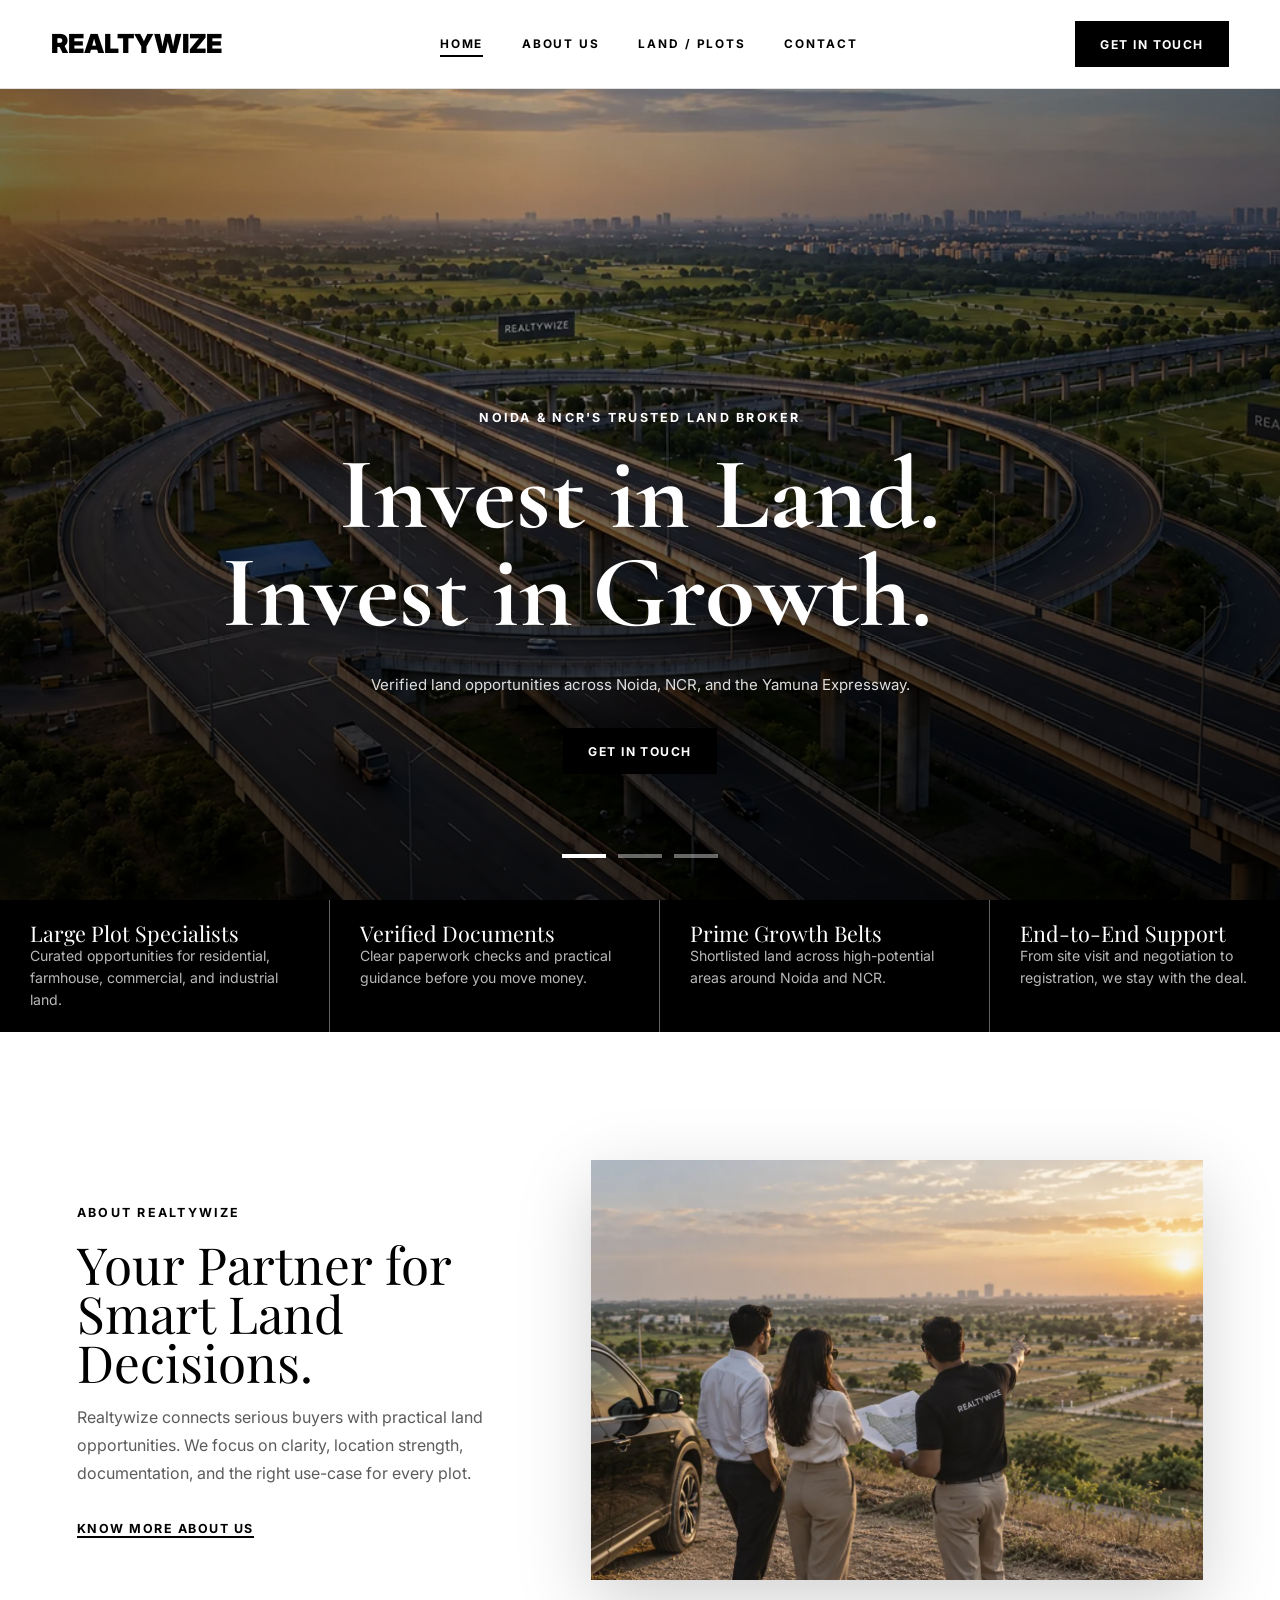
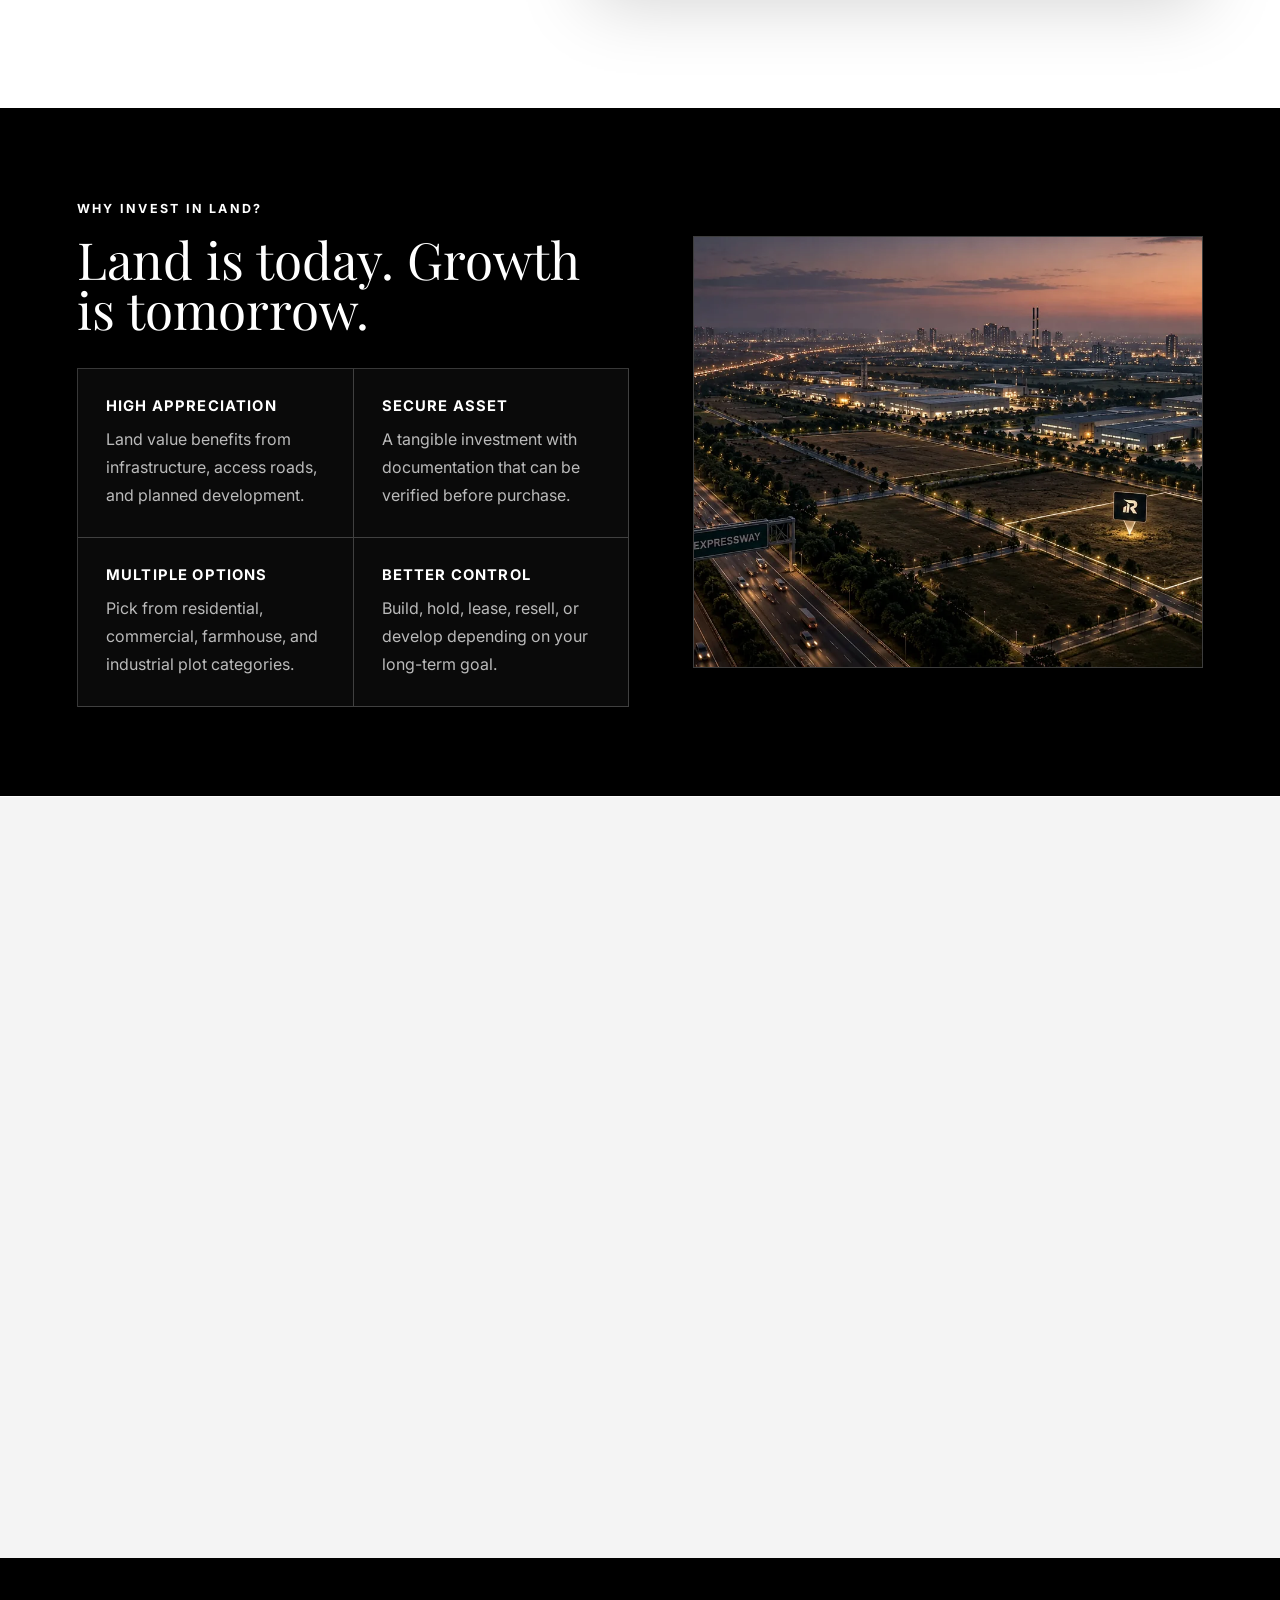
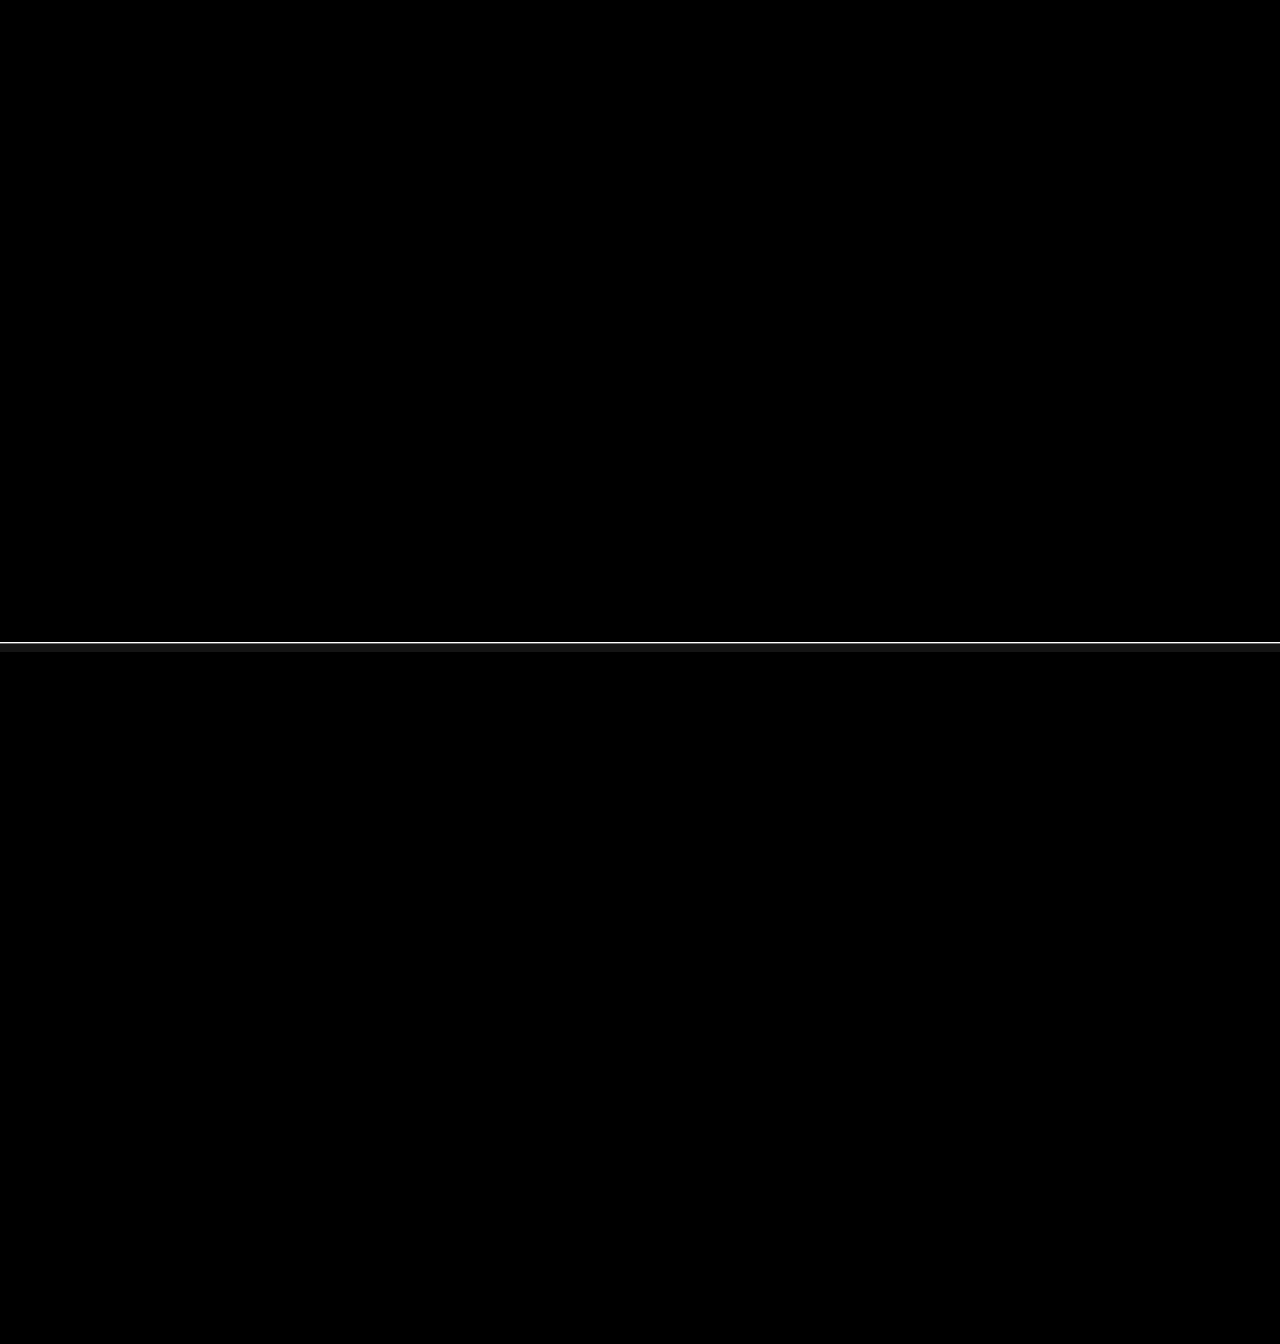
==== index.html @ f3ae4d5e "Build Realtywize static site" ====
<!doctype html>
<html lang="en">
  <head>
    <meta charset="UTF-8" />
    <meta name="viewport" content="width=device-width, initial-scale=1.0" />
    <meta
      name="description"
      content="Realtywize helps buyers and investors discover verified land and plot opportunities across Noida and NCR."
    />
    <title>Realtywize | A Realty Co.</title>
    <link rel="icon" href="assets/images/realtywize-r-symbol.png" type="image/png" />
    <link rel="preconnect" href="https://fonts.googleapis.com" />
    <link rel="preconnect" href="https://fonts.gstatic.com" crossorigin />
    <link
      href="https://fonts.googleapis.com/css2?family=Cormorant+Garamond:wght@600;700&family=Inter:wght@300;400;500;600;700;800;900&family=Playfair+Display:wght@300;400;500;600;700&display=swap"
      rel="stylesheet"
    />
    <link rel="stylesheet" href="styles.css?v=20260912y" />
  </head>
  <body>
    <header class="site-header site-header--overlay">
      <a class="brand" href="index.html" aria-label="Realtywize home">
        <span class="brand-word">REALTYWIZE</span>
      </a>
      <button class="nav-toggle" type="button" aria-label="Open navigation" aria-expanded="false">
        <span></span>
        <span></span>
      </button>
      <nav class="site-nav" aria-label="Primary navigation">
        <a class="active" href="index.html">Home</a>
        <a href="about.html">About Us</a>
        <a href="plots.html">Land / Plots</a>
        <a href="contact.html">Contact</a>
      </nav>
      <a class="header-cta contact-action" href="https://wa.me/919891900500?text=Hi%20Realtywize%2C%20I%20want%20to%20discuss%20land%20options." target="_blank" rel="noreferrer">Get in Touch</a>
    </header>

    <main>
      <section class="hero-slider" aria-label="Featured land opportunities">
        <div class="slide is-active">
          <img src="assets/images/home-hero-expressway-sunset-1920.webp" srcset="assets/images/home-hero-expressway-sunset-1280.webp 1280w, assets/images/home-hero-expressway-sunset-1920.webp 1920w" sizes="100vw" alt="Sunset aerial view of expressway land near Noida" fetchpriority="high" decoding="async" />
        </div>
        <div class="slide">
          <img src="assets/images/home-hero-residential-evening-1920.webp" srcset="assets/images/home-hero-residential-evening-1280.webp 1280w, assets/images/home-hero-residential-evening-1920.webp 1920w" sizes="100vw" alt="Premium residential community with Realtywize entrance signage" loading="lazy" decoding="async" />
        </div>
        <div class="slide">
          <img src="assets/images/home-hero-yamuna-plots-1920.webp" srcset="assets/images/home-hero-yamuna-plots-1280.webp 1280w, assets/images/home-hero-yamuna-plots-1920.webp 1920w" sizes="100vw" alt="Yamuna Expressway plotted development with Realtywize signage" loading="lazy" decoding="async" />
        </div>
        <div class="hero-shade"></div>
        <div class="hero-content">
          <p class="eyebrow">Noida & NCR's trusted land broker</p>
          <h1 class="hero-title">
            <span class="hero-title-line">Invest in Land.</span>
            <span class="hero-title-line hero-title-line--morph">Invest in <span class="morph-word-wrap"><span class="morph-word">Growth.</span></span></span>
          </h1>
          <p>
            Verified land opportunities across Noida, NCR, and the Yamuna Expressway.
          </p>
          <div class="hero-actions">
            <a class="button button--solid contact-action" href="https://wa.me/919891900500?text=Hi%20Realtywize%2C%20I%20want%20to%20discuss%20land%20options." target="_blank" rel="noreferrer">Get in Touch</a>
          </div>
        </div>
        <div class="slider-controls" aria-label="Slideshow controls">
          <button class="slide-dot is-active" type="button" aria-label="Show expressway sunset land"></button>
          <button class="slide-dot" type="button" aria-label="Show residential community land"></button>
          <button class="slide-dot" type="button" aria-label="Show Yamuna Expressway plotted land"></button>
        </div>
      </section>

      <section class="trust-strip" aria-label="Why buyers choose Realtywize">
        <div class="trust-track">
          <article>
            <h2>Large Plot Specialists</h2>
            <p>Curated opportunities for residential, farmhouse, commercial, and industrial land.</p>
          </article>
          <article>
            <h2>Verified Documents</h2>
            <p>Clear paperwork checks and practical guidance before you move money.</p>
          </article>
          <article>
            <h2>Prime Growth Belts</h2>
            <p>Shortlisted land across high-potential areas around Noida and NCR.</p>
          </article>
          <article>
            <h2>End-to-End Support</h2>
            <p>From site visit and negotiation to registration, we stay with the deal.</p>
          </article>
          <article aria-hidden="true">
            <h2>Large Plot Specialists</h2>
            <p>Curated opportunities for residential, farmhouse, commercial, and industrial land.</p>
          </article>
          <article aria-hidden="true">
            <h2>Verified Documents</h2>
            <p>Clear paperwork checks and practical guidance before you move money.</p>
          </article>
          <article aria-hidden="true">
            <h2>Prime Growth Belts</h2>
            <p>Shortlisted land across high-potential areas around Noida and NCR.</p>
          </article>
          <article aria-hidden="true">
            <h2>End-to-End Support</h2>
            <p>From site visit and negotiation to registration, we stay with the deal.</p>
          </article>
        </div>
      </section>

      <section class="section split-section">
        <div class="section-copy">
          <p class="eyebrow">About Realtywize</p>
          <h2>Your Partner for Smart Land Decisions.</h2>
          <p>
            Realtywize connects serious buyers with practical land opportunities. We focus on
            clarity, location strength, documentation, and the right use-case for every plot.
          </p>
          <a class="text-link" href="about.html">Know more about us</a>
        </div>
        <div class="image-panel">
          <img src="assets/images/partner-site-visit-clean-1920.webp" srcset="assets/images/partner-site-visit-clean-1280.webp 1280w, assets/images/partner-site-visit-clean-1920.webp 1920w" sizes="(max-width: 980px) 100vw, 60vw" alt="Realtywize advisor showing land options to clients" loading="lazy" decoding="async" />
        </div>
      </section>

      <section class="section invest-section">
        <div class="invest-copy">
          <div class="section-heading">
            <p class="eyebrow">Why Invest in Land?</p>
            <h2>Land is today. Growth is tomorrow.</h2>
          </div>
          <div class="feature-grid">
            <article>
              <h3>High Appreciation</h3>
              <p>Land value benefits from infrastructure, access roads, and planned development.</p>
            </article>
            <article>
              <h3>Secure Asset</h3>
              <p>A tangible investment with documentation that can be verified before purchase.</p>
            </article>
            <article>
              <h3>Multiple Options</h3>
              <p>Pick from residential, commercial, farmhouse, and industrial plot categories.</p>
            </article>
            <article>
              <h3>Better Control</h3>
              <p>Build, hold, lease, resell, or develop depending on your long-term goal.</p>
            </article>
          </div>
        </div>
        <aside class="corridor-map" aria-label="Yamuna Expressway corridor map">
          <img src="assets/images/invest-panel-yamuna-industrial-1920.webp" srcset="assets/images/invest-panel-yamuna-industrial-1280.webp 1280w, assets/images/invest-panel-yamuna-industrial-1920.webp 1920w" sizes="(max-width: 980px) 100vw, 48vw" alt="Industrial land near Yamuna Expressway at dusk" loading="lazy" decoding="async" />
        </aside>
      </section>

      <section class="section section--soft">
        <div class="section-heading section-heading--center">
          <p class="eyebrow">Types of Land / Plots</p>
          <h2>Yamuna Expressway plots for every serious land plan.</h2>
        </div>
        <div class="card-grid">
          <article class="plot-card">
            <img src="assets/images/plot-residential-final-1280.webp" srcset="assets/images/plot-residential-final-1280.webp 1280w, assets/images/plot-residential-final-1920.webp 1920w" sizes="(max-width: 980px) 50vw, 25vw" alt="Residential plotted development near Yamuna Expressway" loading="lazy" decoding="async" />
            <div>
              <h3>Residential Plots</h3>
              <p>For homes, gated communities, and long-term family assets.</p>
            </div>
          </article>
          <article class="plot-card">
            <img src="assets/images/plot-commercial-final-1280.webp" srcset="assets/images/plot-commercial-final-1280.webp 1280w, assets/images/plot-commercial-final-1920.webp 1920w" sizes="(max-width: 980px) 50vw, 25vw" alt="Commercial plots near Yamuna Expressway" loading="lazy" decoding="async" />
            <div>
              <h3>Commercial Plots</h3>
              <p>Suited for showrooms, offices, mixed-use buildings, and rentals.</p>
            </div>
          </article>
          <article class="plot-card">
            <img src="assets/images/plot-industrial-final-1280.webp" srcset="assets/images/plot-industrial-final-1280.webp 1280w, assets/images/plot-industrial-final-1920.webp 1920w" sizes="(max-width: 980px) 50vw, 25vw" alt="Industrial plots near Yamuna Expressway" loading="lazy" decoding="async" />
            <div>
              <h3>Industrial Land</h3>
              <p>For warehouses, factories, logistics, and future corridor growth.</p>
            </div>
          </article>
          <article class="plot-card">
            <img src="assets/images/plot-farmhouse-final-1280.webp" srcset="assets/images/plot-farmhouse-final-1280.webp 1280w, assets/images/plot-farmhouse-final-1920.webp 1920w" sizes="(max-width: 980px) 50vw, 25vw" alt="Farmhouse land near Yamuna Expressway" loading="lazy" decoding="async" />
            <div>
              <h3>Farmhouse Land</h3>
              <p>Spacious land for farmhouses, retreats, and weekend homes.</p>
            </div>
          </article>
        </div>
      </section>

      <section class="section process-section">
        <div class="section-heading">
          <p class="eyebrow">How We Work</p>
          <h2>A clearer path from interest to ownership.</h2>
        </div>
        <div class="process-grid process-flow">
          <article>
            <span class="step-icon" aria-hidden="true">
              <svg viewBox="0 0 24 24" role="img">
                <circle cx="12" cy="12" r="8"></circle>
                <circle cx="12" cy="12" r="3"></circle>
                <path d="M12 2v4M12 18v4M2 12h4M18 12h4"></path>
              </svg>
            </span>
            <h3>Understand Your Need</h3>
            <p>Budget, purpose, time horizon, and preferred belt.</p>
          </article>
          <span class="process-arrow" aria-hidden="true"></span>
          <article>
            <span class="step-icon" aria-hidden="true">
              <svg viewBox="0 0 24 24" role="img">
                <path d="M12 21s7-5.1 7-11a7 7 0 0 0-14 0c0 5.9 7 11 7 11Z"></path>
                <circle cx="12" cy="10" r="2.5"></circle>
              </svg>
            </span>
            <h3>Shortlist & Visit</h3>
            <p>See matching sites with practical pros and tradeoffs.</p>
          </article>
          <span class="process-arrow" aria-hidden="true"></span>
          <article>
            <span class="step-icon" aria-hidden="true">
              <svg viewBox="0 0 24 24" role="img">
                <path d="M14 2H7a2 2 0 0 0-2 2v16a2 2 0 0 0 2 2h10a2 2 0 0 0 2-2V7Z"></path>
                <path d="M14 2v5h5M8.5 14l2 2 5-5"></path>
              </svg>
            </span>
            <h3>Verify & Finalize</h3>
            <p>Check documents, negotiate terms, and lock the right deal.</p>
          </article>
          <span class="process-arrow" aria-hidden="true"></span>
          <article>
            <span class="step-icon" aria-hidden="true">
              <svg viewBox="0 0 24 24" role="img">
                <path d="M15 7a4 4 0 1 0-3 3.87L5 18v3h3l7.13-7.13A4 4 0 0 0 15 7Z"></path>
                <path d="M16 8l2 2 3-3"></path>
              </svg>
            </span>
            <h3>Register Smoothly</h3>
            <p>Complete paperwork with support through the final step.</p>
          </article>
        </div>
      </section>

    </main>

    <footer class="site-footer">
      <img class="footer-bg" src="assets/images/footer-office-realtywize-1920.webp" srcset="assets/images/footer-office-realtywize-1280.webp 1280w, assets/images/footer-office-realtywize-1920.webp 1920w" sizes="100vw" alt="" loading="lazy" decoding="async" />
      <div class="footer-cta">
        <div>
          <p class="eyebrow">Ready to invest?</p>
          <h2>Find the right land before the market gets louder.</h2>
        </div>
        <a class="button button--light contact-action" href="https://wa.me/919891900500?text=Hi%20Realtywize%2C%20I%20want%20to%20discuss%20land%20options." target="_blank" rel="noreferrer">Enquire Now</a>
      </div>
      <div class="footer-main">
        <div class="footer-brand">
          <a class="footer-logo" href="index.html" aria-label="Realtywize home">
            <img src="assets/images/realtywize-r-symbol.png" alt="" />
            <span>REALTYWIZE</span>
          </a>
          <p>Land today. Growth tomorrow. Practical advisory for plots, land parcels, and high-potential corridors across Noida and NCR.</p>
          <a class="footer-social" href="https://www.instagram.com/realtywize/" target="_blank" rel="noreferrer">
            <span class="footer-social-icon" aria-hidden="true"><img src="assets/images/instagram-logo.svg" alt="" /></span>
            <span>Instagram</span>
            <strong>@realtywize</strong>
          </a>
        </div>
        <div class="footer-column">
          <h2>Contact</h2>
          <a href="tel:+919891900500">+91 98919 00500</a>
          <p>Site visits, shortlist requests, and land advisory.</p>
        </div>
        <div class="footer-column">
          <h2>Office</h2>
          <p>1615B Wave One, Silver Wing, Sector 18, Noida 201301</p>
        </div>
        <div class="footer-column">
          <h2>Explore</h2>
          <a href="about.html">About Us</a>
          <a href="plots.html">Land / Plots</a>
          <a href="contact.html">Contact</a>
          <a href="privacy.html">Privacy Policy</a>
        </div>
      </div>
      <div class="footer-bottom">
        <p>© 2026 Realtywize. All rights reserved.</p>
        <div>
          <a href="privacy.html">Privacy Policy</a>
          <a href="terms.html">Terms & Conditions</a>
        </div>
      </div>
    </footer>

    <script src="script.js?v=20260912y"></script>
  </body>
</html>
---- styles.css ----
:root {
  --ink: #000000;
  --muted: #5c5c5c;
  --paper: #ffffff;
  --white: #ffffff;
  --soft: #f4f4f4;
  --line: rgba(0, 0, 0, 0.14);
  --shadow: 0 22px 70px rgba(0, 0, 0, 0.18);
}

* {
  box-sizing: border-box;
}

html {
  scroll-behavior: smooth;
}

body {
  margin: 0;
  color: var(--ink);
  background: var(--paper);
  font-family:
    Inter, ui-sans-serif, system-ui, -apple-system, BlinkMacSystemFont, "Segoe UI", sans-serif;
}

img {
  display: block;
  max-width: 100%;
}

a {
  color: inherit;
  text-decoration: none;
}

.site-header {
  position: sticky;
  top: 0;
  z-index: 50;
  display: grid;
  grid-template-columns: auto 1fr auto;
  align-items: center;
  gap: 28px;
  min-height: 88px;
  padding: 18px clamp(18px, 4vw, 58px);
  background: #ffffff;
  border-bottom: 1px solid rgba(0, 0, 0, 0.12);
  backdrop-filter: none;
}

.site-header--overlay {
  position: fixed;
  right: 0;
  left: 0;
  background: #ffffff;
  border-bottom: 1px solid rgba(0, 0, 0, 0.12);
}

.brand {
  display: inline-flex;
  align-items: center;
  gap: 0;
  width: max-content;
  height: 52px;
}

.brand-word {
  display: block;
  color: var(--ink);
  font-family:
    Inter, ui-sans-serif, system-ui, -apple-system, BlinkMacSystemFont, "Segoe UI", sans-serif;
  font-size: clamp(1.55rem, 2.05vw, 2.15rem);
  font-weight: 900;
  letter-spacing: 0;
  line-height: 1;
}

.site-nav {
  display: flex;
  justify-content: center;
  gap: clamp(18px, 3vw, 42px);
  font-size: 0.74rem;
  font-weight: 700;
  letter-spacing: 0.16em;
  text-transform: uppercase;
}

.site-nav a {
  position: relative;
  padding: 12px 0;
}

.site-nav a::after {
  position: absolute;
  right: 0;
  bottom: 6px;
  left: 0;
  height: 2px;
  content: "";
  background: currentColor;
  transform: scaleX(0);
  transform-origin: left;
  transition: transform 180ms ease;
}

.site-nav a:hover::after,
.site-nav a.active::after {
  transform: scaleX(1);
}

.header-cta,
.button {
  display: inline-flex;
  align-items: center;
  justify-content: center;
  min-height: 46px;
  padding: 0 24px;
  border: 1px solid var(--ink);
  font-size: 0.76rem;
  font-weight: 700;
  letter-spacing: 0.12em;
  text-transform: uppercase;
  transition:
    transform 180ms ease,
    background 180ms ease,
    color 180ms ease;
}

.header-cta,
.button--solid {
  color: var(--white);
  background: var(--ink);
}

.button--ghost {
  color: var(--white);
  border-color: rgba(255, 255, 255, 0.68);
  background: rgba(255, 255, 255, 0.06);
}

.button--light {
  color: var(--ink);
  border-color: var(--white);
  background: var(--white);
}

.header-cta:hover,
.button:hover {
  transform: translateY(-2px);
}

.nav-toggle {
  display: none;
  width: 44px;
  height: 44px;
  padding: 0;
  border: 1px solid var(--line);
  background: rgba(255, 255, 255, 0.82);
}

.nav-toggle span {
  display: block;
  width: 20px;
  height: 2px;
  margin: 5px auto;
  background: var(--ink);
}

.hero-slider {
  position: relative;
  min-height: 100svh;
  overflow: hidden;
  contain: paint;
  background: var(--ink);
}

.slide {
  position: absolute;
  inset: 0;
  opacity: 0;
  transition: opacity 700ms ease;
}

.slide.is-active {
  opacity: 1;
}

.slide img {
  width: 100%;
  height: 100%;
  backface-visibility: hidden;
  object-fit: cover;
}

.hero-shade {
  position: absolute;
  inset: 0;
  background:
    linear-gradient(180deg, rgba(0, 0, 0, 0.08), rgba(0, 0, 0, 0.58) 64%, rgba(0, 0, 0, 0.78)),
    linear-gradient(90deg, rgba(0, 0, 0, 0.42), rgba(0, 0, 0, 0.06) 42%, rgba(0, 0, 0, 0.38));
}

.hero-content {
  position: absolute;
  right: clamp(18px, 8vw, 120px);
  bottom: clamp(92px, 14vh, 150px);
  left: clamp(18px, 8vw, 120px);
  max-width: min(1120px, calc(100% - 36px));
  margin: 0 auto;
  color: var(--white);
  text-align: center;
}

.eyebrow {
  margin: 0 0 16px;
  color: currentColor;
  font-size: 0.78rem;
  font-weight: 700;
  letter-spacing: 0.18em;
  text-transform: uppercase;
}

h1,
h2,
h3,
p {
  overflow-wrap: anywhere;
}

h1,
h2 {
  margin: 0;
  font-family: "Playfair Display", Georgia, "Times New Roman", serif;
  font-weight: 300;
  line-height: 0.96;
  letter-spacing: 0;
}

h1 {
  font-size: clamp(3rem, 6vw, 6.6rem);
}

.hero-title {
  display: grid;
  justify-items: center;
  width: max-content;
  max-width: 100%;
  margin-right: auto;
  margin-left: auto;
  color: var(--white);
  font-family: "Cormorant Garamond", Georgia, "Times New Roman", serif;
  font-size: clamp(58px, 8vw, 112px);
  font-weight: 700;
  text-align: center;
}

.hero-title-line {
  display: block;
  overflow-wrap: normal;
  white-space: nowrap;
}

.hero-title-line--morph {
  display: flex;
  align-items: baseline;
  column-gap: 0.18em;
  justify-content: center;
}

.hero-title .morph-word-wrap {
  display: inline-block;
  overflow: hidden;
  width: 4.55em;
  margin: -0.08em 0 -0.18em;
  padding: 0.08em 0 0.18em;
  text-align: left;
  vertical-align: bottom;
}

.hero-title .morph-word {
  display: inline-block;
  color: inherit;
  font: inherit;
  line-height: inherit;
  text-shadow: inherit;
  transform: translateY(0);
  opacity: 1;
  transition:
    transform 0.45s cubic-bezier(0.25, 0.1, 0.25, 1),
    opacity 0.45s cubic-bezier(0.25, 0.1, 0.25, 1);
}

.hero-title .morph-word.is-exiting {
  transform: translateY(-20px);
  opacity: 0;
}

.hero-title .morph-word.is-entering {
  transform: translateY(20px);
  opacity: 0;
}

h2 {
  font-size: clamp(2.15rem, 4vw, 4.3rem);
}

h3 {
  margin: 0 0 10px;
  font-size: 0.92rem;
  font-weight: 700;
  letter-spacing: 0.08em;
  text-transform: uppercase;
}

p {
  color: var(--muted);
  font-size: 1rem;
  line-height: 1.75;
}

.hero-content p:not(.eyebrow) {
  max-width: 680px;
  margin: 30px auto 0;
  color: rgba(255, 255, 255, 0.86);
  font-size: clamp(0.94rem, 1.15vw, 1.08rem);
}

.hero-actions {
  display: flex;
  flex-wrap: wrap;
  justify-content: center;
  gap: 16px;
  margin-top: 30px;
}

.slider-controls {
  position: absolute;
  right: 0;
  bottom: 42px;
  left: 0;
  display: flex;
  justify-content: center;
  gap: 12px;
}

.slide-dot {
  width: 44px;
  height: 4px;
  padding: 0;
  border: 0;
  background: rgba(255, 255, 255, 0.4);
  cursor: pointer;
}

.slide-dot.is-active {
  background: var(--white);
}

.trust-strip {
  overflow: hidden;
  background: #000000;
}

.trust-track {
  display: flex;
  width: max-content;
  animation: trustMarquee 42s linear infinite;
  will-change: transform;
}

.trust-strip article {
  flex: 0 0 22vw;
  min-width: 330px;
  min-height: 104px;
  padding: 22px 30px;
  color: var(--white);
  background: #000000;
  border-right: 1px solid rgba(255, 255, 255, 0.38);
}

.trust-strip h2 {
  max-width: 340px;
  font-size: clamp(1.35rem, 1.65vw, 1.95rem);
  line-height: 1.06;
  white-space: nowrap;
}

.trust-strip span,
.process-grid span {
  display: inline-flex;
  margin-bottom: 14px;
  color: currentColor;
  font-weight: 900;
}

.trust-strip p {
  margin: 0;
  color: rgba(255, 255, 255, 0.72);
  font-size: 0.88rem;
  line-height: 1.55;
}

@keyframes trustMarquee {
  from {
    transform: translateX(0);
  }

  to {
    transform: translateX(-50%);
  }
}

.section {
  padding: clamp(72px, 10vw, 132px) clamp(18px, 6vw, 88px);
}

.split-section,
.invest-section,
.section--soft,
.process-section,
.site-footer {
  content-visibility: auto;
  contain-intrinsic-size: 820px;
}

.split-section {
  display: grid;
  grid-template-columns: minmax(0, 0.82fr) minmax(0, 1.18fr);
  align-items: center;
  gap: clamp(36px, 7vw, 92px);
}

.section-copy p:not(.eyebrow),
.section-heading p:not(.eyebrow) {
  max-width: 620px;
}

.text-link {
  display: inline-flex;
  margin-top: 18px;
  border-bottom: 2px solid var(--ink);
  color: var(--ink);
  font-size: 0.78rem;
  font-weight: 700;
  letter-spacing: 0.12em;
  text-transform: uppercase;
}

.image-panel {
  overflow: hidden;
  box-shadow: var(--shadow);
}

.image-panel img {
  width: 100%;
  min-height: 420px;
  object-fit: cover;
}

.section-heading {
  max-width: 760px;
  margin-bottom: 44px;
}

.section-heading--center {
  margin-right: auto;
  margin-left: auto;
  text-align: center;
}

.section-heading--center p {
  margin-right: auto;
  margin-left: auto;
}

.feature-grid {
  display: grid;
  grid-template-columns: repeat(4, 1fr);
  border-top: 1px solid var(--line);
  border-left: 1px solid var(--line);
}

.feature-grid article {
  min-height: 210px;
  padding: 34px;
  border-right: 1px solid var(--line);
  border-bottom: 1px solid var(--line);
  background: rgba(255, 255, 255, 0.5);
}

.feature-grid p,
.plot-card p,
.process-grid p {
  margin: 0;
}

.invest-section {
  display: grid;
  grid-template-columns: minmax(0, 1.04fr) minmax(360px, 0.96fr);
  gap: clamp(32px, 5vw, 76px);
  align-items: center;
  padding-top: clamp(54px, 7vw, 92px);
  padding-bottom: clamp(54px, 7vw, 92px);
  color: var(--white);
  background: var(--ink);
}

.invest-section .section-heading {
  margin-bottom: 34px;
}

.invest-section p {
  color: rgba(255, 255, 255, 0.72);
}

.invest-section .eyebrow {
  color: var(--white);
}

.invest-section .feature-grid {
  grid-template-columns: repeat(2, minmax(0, 1fr));
  border-color: rgba(255, 255, 255, 0.22);
}

.invest-section .feature-grid article {
  min-height: 148px;
  padding: 28px;
  border-color: rgba(255, 255, 255, 0.22);
  background: rgba(255, 255, 255, 0.04);
}

.corridor-map {
  position: relative;
  overflow: hidden;
  border: 1px solid rgba(255, 255, 255, 0.24);
  background: #000000;
}

.corridor-map img {
  width: 100%;
  min-height: 430px;
  object-fit: cover;
}

.section--soft {
  background: var(--soft);
}

.card-grid {
  display: grid;
  grid-template-columns: repeat(4, 1fr);
  gap: 22px;
}

.plot-card {
  overflow: hidden;
  background: var(--white);
  box-shadow: 0 14px 45px rgba(0, 0, 0, 0.08);
}

.plot-card img {
  width: 100%;
  aspect-ratio: 16 / 10;
  object-fit: cover;
}

.plot-card div {
  padding: 24px;
}

.process-section {
  position: relative;
  overflow: hidden;
  color: var(--white);
  background: #000000;
}

.process-section .section-heading,
.process-grid {
  position: relative;
  z-index: 1;
}

.process-section .eyebrow,
.process-section h2 {
  color: var(--white);
}

.process-grid {
  display: grid;
  grid-template-columns: minmax(0, 1fr) 42px minmax(0, 1fr) 42px minmax(0, 1fr) 42px minmax(0, 1fr);
  align-items: stretch;
  gap: 0;
}

.process-grid article {
  min-height: 214px;
  padding: 28px;
  border: 1px solid rgba(255, 255, 255, 0.22);
  background: rgba(255, 255, 255, 0.045);
}

.process-grid h3 {
  color: var(--white);
}

.process-grid p {
  color: rgba(255, 255, 255, 0.72);
}

.step-icon {
  display: inline-flex;
  align-items: center;
  justify-content: center;
  width: 46px;
  height: 46px;
  margin-bottom: 24px;
  border: 1px solid rgba(255, 255, 255, 0.36);
  color: var(--white);
}

.step-icon svg {
  width: 25px;
  height: 25px;
  fill: none;
  stroke: currentColor;
  stroke-linecap: round;
  stroke-linejoin: round;
  stroke-width: 1.8;
}

.process-arrow {
  position: relative;
  align-self: center;
  height: 1px;
  background: rgba(255, 255, 255, 0.42);
}

.process-arrow::after {
  position: absolute;
  top: 50%;
  right: 0;
  width: 10px;
  height: 10px;
  content: "";
  border-top: 1px solid rgba(255, 255, 255, 0.72);
  border-right: 1px solid rgba(255, 255, 255, 0.72);
  transform: translateY(-50%) rotate(45deg);
}

.site-footer {
  position: relative;
  overflow: hidden;
  padding: clamp(62px, 8vw, 100px) clamp(18px, 6vw, 88px) 24px;
  border-top: 1px solid rgba(255, 255, 255, 0.42);
  color: var(--white);
  background: #000000;
  box-shadow: inset 0 8px 0 rgba(255, 255, 255, 0.08);
}

.footer-bg {
  position: absolute;
  inset: 0;
  width: 100%;
  height: 100%;
  object-fit: cover;
  object-position: center 44%;
  opacity: 0.76;
  pointer-events: none;
}

.site-footer::after {
  position: absolute;
  inset: 0;
  content: "";
  background:
    linear-gradient(90deg, rgba(0, 0, 0, 0.68), rgba(0, 0, 0, 0.38) 48%, rgba(0, 0, 0, 0.62)),
    linear-gradient(180deg, rgba(0, 0, 0, 0.06), #000000 100%);
  pointer-events: none;
}

.footer-cta,
.footer-main,
.footer-bottom {
  position: relative;
  z-index: 1;
}

.footer-cta {
  display: flex;
  align-items: center;
  justify-content: space-between;
  gap: 32px;
  padding-bottom: clamp(48px, 6vw, 78px);
}

.footer-cta h2 {
  max-width: 840px;
  font-size: clamp(2.75rem, 5vw, 5.4rem);
}

.footer-cta .eyebrow {
  color: var(--white);
}

.footer-main {
  display: grid;
  grid-template-columns: minmax(280px, 1.35fr) repeat(3, minmax(150px, 0.65fr));
  gap: clamp(32px, 5vw, 72px);
  padding-top: 42px;
  padding-bottom: 46px;
  border-top: 1px solid rgba(255, 255, 255, 0.18);
}

.footer-logo {
  display: inline-flex;
  align-items: center;
  gap: 10px;
  margin-bottom: 22px;
}

.footer-logo img {
  width: 42px;
  height: 38px;
  object-fit: contain;
  transform: skewX(-6deg);
}

.footer-logo span {
  font-size: clamp(1.55rem, 2vw, 2.1rem);
  font-weight: 900;
  line-height: 1;
}

.footer-brand p,
.footer-column p {
  max-width: 430px;
  margin: 0;
  color: rgba(255, 255, 255, 0.74);
}

.footer-social {
  display: inline-flex;
  align-items: center;
  gap: 10px;
  margin-top: 24px;
  color: var(--white);
  font-weight: 800;
}

.footer-social-icon {
  display: inline-grid;
  place-items: center;
  width: 32px;
  height: 32px;
  border-radius: 50%;
  line-height: 1;
}

.footer-social-icon img {
  width: 100%;
  height: 100%;
  border-radius: 10px;
  object-fit: cover;
}

.footer-social strong {
  font-weight: 900;
}

.footer-column {
  display: grid;
  align-content: start;
  gap: 13px;
}

.footer-column h2 {
  margin: 0 0 8px;
  font-family:
    Inter, ui-sans-serif, system-ui, -apple-system, BlinkMacSystemFont, "Segoe UI", sans-serif;
  font-size: 0.78rem;
  font-weight: 900;
  letter-spacing: 0.16em;
  text-transform: uppercase;
}

.footer-column a {
  width: max-content;
  max-width: 100%;
  color: rgba(255, 255, 255, 0.78);
  font-weight: 700;
}

.footer-column a:hover,
.footer-social:hover {
  color: var(--white);
}

.footer-bottom {
  display: flex;
  align-items: center;
  justify-content: space-between;
  gap: 20px;
  padding-top: 22px;
  border-top: 1px solid rgba(255, 255, 255, 0.18);
}

.footer-bottom p {
  margin: 0;
  color: rgba(255, 255, 255, 0.62);
  font-size: 0.82rem;
}

.footer-bottom div {
  display: flex;
  gap: 26px;
  color: rgba(255, 255, 255, 0.72);
  font-size: 0.74rem;
  font-weight: 800;
  letter-spacing: 0.06em;
  text-transform: uppercase;
}

.page-hero {
  position: relative;
  min-height: 520px;
  display: grid;
  align-items: end;
  padding: 120px clamp(18px, 6vw, 88px) 76px;
  overflow: hidden;
  color: var(--white);
  background: var(--ink);
}

.page-hero::after {
  position: absolute;
  inset: 0;
  content: "";
  background: linear-gradient(180deg, rgba(0, 0, 0, 0.18), rgba(0, 0, 0, 0.68));
}

.page-hero img {
  position: absolute;
  inset: 0;
  width: 100%;
  height: 100%;
  object-fit: cover;
}

.page-hero div {
  position: relative;
  z-index: 1;
  max-width: 930px;
}

.stat-stack {
  display: grid;
  gap: 16px;
}

.stat-stack article {
  padding: 30px;
  background: var(--white);
  box-shadow: 0 12px 35px rgba(0, 0, 0, 0.08);
}

.stat-stack strong {
  display: block;
  margin-bottom: 8px;
  font-family: "Playfair Display", Georgia, "Times New Roman", serif;
  font-size: clamp(2.3rem, 5vw, 4rem);
  line-height: 1;
}

.stat-stack span {
  color: var(--muted);
}

.catalog-grid {
  display: grid;
  gap: 26px;
}

.catalog-item {
  display: grid;
  grid-template-columns: minmax(240px, 0.9fr) minmax(0, 1.1fr);
  gap: clamp(24px, 5vw, 70px);
  align-items: center;
  padding: clamp(18px, 3vw, 30px);
  background: var(--white);
  box-shadow: 0 16px 48px rgba(0, 0, 0, 0.08);
}

.catalog-item img {
  width: 100%;
  aspect-ratio: 16 / 9;
  object-fit: cover;
}

.contact-hero {
  position: relative;
  isolation: isolate;
  display: grid;
  place-items: center;
  min-height: calc(100svh - 88px);
  overflow: hidden;
  padding: clamp(74px, 8vw, 118px) clamp(18px, 6vw, 88px);
  color: var(--white);
  background: #000000;
}

.contact-hero::after {
  position: absolute;
  inset: 0;
  z-index: 2;
  content: "";
  background:
    linear-gradient(180deg, rgba(0, 0, 0, 0.28), rgba(0, 0, 0, 0.74)),
    radial-gradient(circle at center, rgba(255, 255, 255, 0.08), transparent 54%);
  pointer-events: none;
}

.contact-bg {
  position: absolute;
  inset: 0;
  z-index: 0;
  width: 100%;
  height: 100%;
  object-fit: cover;
  opacity: 0.48;
  pointer-events: none;
}

.contact-motion {
  position: absolute;
  inset: 0;
  z-index: 1;
  overflow: hidden;
  pointer-events: none;
}

.contact-motion::before {
  position: absolute;
  inset: 0;
  content: "";
  background-image:
    linear-gradient(90deg, transparent 0, rgba(255, 255, 255, 0.08) 1px, transparent 1px),
    linear-gradient(0deg, transparent 0, rgba(255, 255, 255, 0.05) 1px, transparent 1px);
  background-size: 92px 92px;
  opacity: 0.28;
  transform: translate3d(0, 0, 0);
  animation: contactGridDrift 18s linear infinite;
}

.contact-motion span {
  position: absolute;
  top: -20%;
  bottom: -20%;
  width: 18%;
  background: linear-gradient(90deg, transparent, rgba(255, 255, 255, 0.18), transparent);
  opacity: 0.18;
  transform: translate3d(-120vw, 0, 0) skewX(-16deg);
  animation: contactLightSweep 9s ease-in-out infinite;
}

.contact-motion span:nth-child(2) {
  width: 10%;
  opacity: 0.12;
  animation-delay: 4.2s;
  animation-duration: 12s;
}

.contact-hero-content {
  position: relative;
  z-index: 3;
  display: grid;
  justify-items: center;
  width: min(920px, 100%);
  text-align: center;
}

.contact-hero-content .eyebrow {
  margin-bottom: 10px;
  color: rgba(255, 255, 255, 0.76);
}

.contact-hero h1 {
  max-width: 860px;
  color: var(--white);
  font-size: clamp(3.2rem, 7vw, 7.2rem);
  font-style: italic;
  line-height: 0.9;
}

.contact-hero p:not(.eyebrow) {
  max-width: 560px;
  margin: 18px auto 0;
  color: rgba(255, 255, 255, 0.74);
  font-size: clamp(1rem, 1.3vw, 1.2rem);
  font-weight: 600;
  line-height: 1.55;
}

.contact-actions {
  display: flex;
  flex-wrap: wrap;
  justify-content: center;
  gap: 14px;
  margin-top: 32px;
}

.contact-actions .button {
  min-width: 150px;
}

.contact-number {
  display: block;
  margin-top: clamp(30px, 4vw, 48px);
  color: var(--white);
  font-size: clamp(2rem, 4.5vw, 4.5rem);
  font-weight: 900;
  line-height: 1;
  letter-spacing: 0;
}

.contact-office {
  margin-top: 18px;
  font-size: clamp(0.92rem, 1.2vw, 1.05rem);
  letter-spacing: 0.02em;
}

@keyframes contactGridDrift {
  from {
    transform: translate3d(0, 0, 0);
  }

  to {
    transform: translate3d(92px, 92px, 0);
  }
}

@keyframes contactLightSweep {
  0%,
  16% {
    transform: translate3d(-120vw, 0, 0) skewX(-16deg);
  }

  54%,
  100% {
    transform: translate3d(120vw, 0, 0) skewX(-16deg);
  }
}

.legal-page {
  background: var(--white);
}

.legal-shell {
  position: relative;
  isolation: isolate;
  min-height: calc(100svh - 88px);
  overflow: hidden;
}

.legal-shell::before {
  position: fixed;
  right: -8vw;
  bottom: -10vw;
  z-index: -1;
  width: min(58vw, 780px);
  aspect-ratio: 1;
  content: "";
  background: url("assets/images/realtywize-r-symbol.png") center / contain no-repeat;
  opacity: 0.035;
  pointer-events: none;
}

.legal-hero {
  padding: clamp(72px, 10vw, 128px) clamp(18px, 6vw, 88px) 36px;
}

.legal-hero h1 {
  max-width: 980px;
}

.legal-hero p:not(.eyebrow) {
  margin: 18px 0 0;
  color: var(--muted);
  font-weight: 600;
}

.legal-content {
  width: min(920px, calc(100% - 36px));
  margin: 0 auto clamp(72px, 10vw, 132px);
  padding: clamp(28px, 5vw, 56px);
  border: 1px solid var(--line);
  background:
    linear-gradient(rgba(255, 255, 255, 0.94), rgba(255, 255, 255, 0.94)),
    url("assets/images/realtywize-logo.png") 98% 24px / min(260px, 38vw) auto no-repeat;
  box-shadow: 0 18px 60px rgba(0, 0, 0, 0.08);
}

.legal-content h2 {
  margin: 42px 0 12px;
  font-size: clamp(1.85rem, 3vw, 2.6rem);
  line-height: 1.05;
}

.legal-content h2:first-of-type {
  margin-top: 28px;
}

.legal-content p {
  margin: 0 0 16px;
}

.brand-highlight {
  display: inline;
  padding: 0;
  color: var(--ink);
  background: transparent;
  font-weight: 900;
}

@media (max-width: 980px) {
  .site-header {
    grid-template-columns: auto auto;
    justify-content: space-between;
    gap: 16px;
    min-height: 76px;
  }

  .nav-toggle {
    display: block;
  }

  .site-nav,
  .header-cta {
    display: none;
  }

  .site-nav.is-open {
    position: absolute;
    top: 100%;
    right: 14px;
    left: 14px;
    display: grid;
    gap: 4px;
    justify-content: stretch;
    padding: 18px;
    background: rgba(255, 255, 255, 0.98);
    box-shadow: var(--shadow);
  }

  .site-nav.is-open a {
    padding: 14px 10px;
  }

  .feature-grid,
  .process-grid,
  .card-grid,
  .contact-details {
    grid-template-columns: repeat(2, 1fr);
  }

  .split-section,
  .catalog-item,
  .contact-hero,
  .invest-section {
    grid-template-columns: 1fr;
  }

  .process-flow {
    grid-template-columns: 1fr;
  }

  .process-arrow {
    width: 1px;
    height: 38px;
    margin: 0 auto;
  }

  .process-arrow::after {
    top: auto;
    right: auto;
    bottom: 0;
    left: 50%;
    transform: translateX(-50%) rotate(135deg);
  }

  .footer-main {
    grid-template-columns: 1fr 1fr;
  }

  .site-footer {
    align-items: flex-start;
    flex-direction: column;
  }
}

@media (max-width: 640px) {
  .brand {
    height: 46px;
  }

  .brand-word {
    font-size: 1.35rem;
  }

  .hero-content {
    bottom: 86px;
    text-align: center;
  }

  .hero-content .eyebrow {
    font-size: 0.64rem;
    letter-spacing: 0.12em;
    line-height: 1.45;
    white-space: normal;
  }

  .hero-title {
    width: max-content;
    max-width: 100%;
    margin-right: auto;
    margin-left: auto;
    font-size: clamp(2.75rem, 10.5vw, 3.45rem);
  }

  .hero-content p:not(.eyebrow) {
    max-width: 34rem;
    margin-top: 28px;
    margin-right: auto;
    margin-left: auto;
    font-size: 0.94rem;
    line-height: 1.62;
  }

  .hero-actions {
    justify-content: center;
  }

  .button,
  .header-cta {
    width: 100%;
  }

  .feature-grid,
  .process-grid,
  .card-grid,
  .contact-details {
    grid-template-columns: 1fr;
  }

  .trust-strip article {
    flex-basis: 82vw;
    min-width: 280px;
  }

  .trust-strip h2 {
    font-size: 1.55rem;
    white-space: normal;
  }

  .trust-track {
    animation-duration: 48s;
  }

  .hero-content h1,
  .page-hero h1,
  .contact-hero h1 {
    font-size: 3rem;
  }

  .hero-content .hero-title {
    font-size: clamp(2.75rem, 10.5vw, 3.45rem);
  }

  .section,
  .contact-hero {
    padding-right: 18px;
    padding-left: 18px;
  }

  .footer-cta {
    align-items: stretch;
    flex-direction: column;
  }

  .footer-main {
    grid-template-columns: 1fr;
  }

  .footer-bottom {
    align-items: flex-start;
    flex-direction: column;
  }

  .footer-bottom div {
    flex-direction: column;
    gap: 12px;
  }

  .invest-section .feature-grid {
    grid-template-columns: 1fr;
  }

  .corridor-map img {
    min-height: 360px;
  }
}

@media (prefers-reduced-motion: reduce) {
  .slide,
  .hero-title .morph-word {
    transition: none;
  }

  .trust-track {
    animation: none;
  }
}
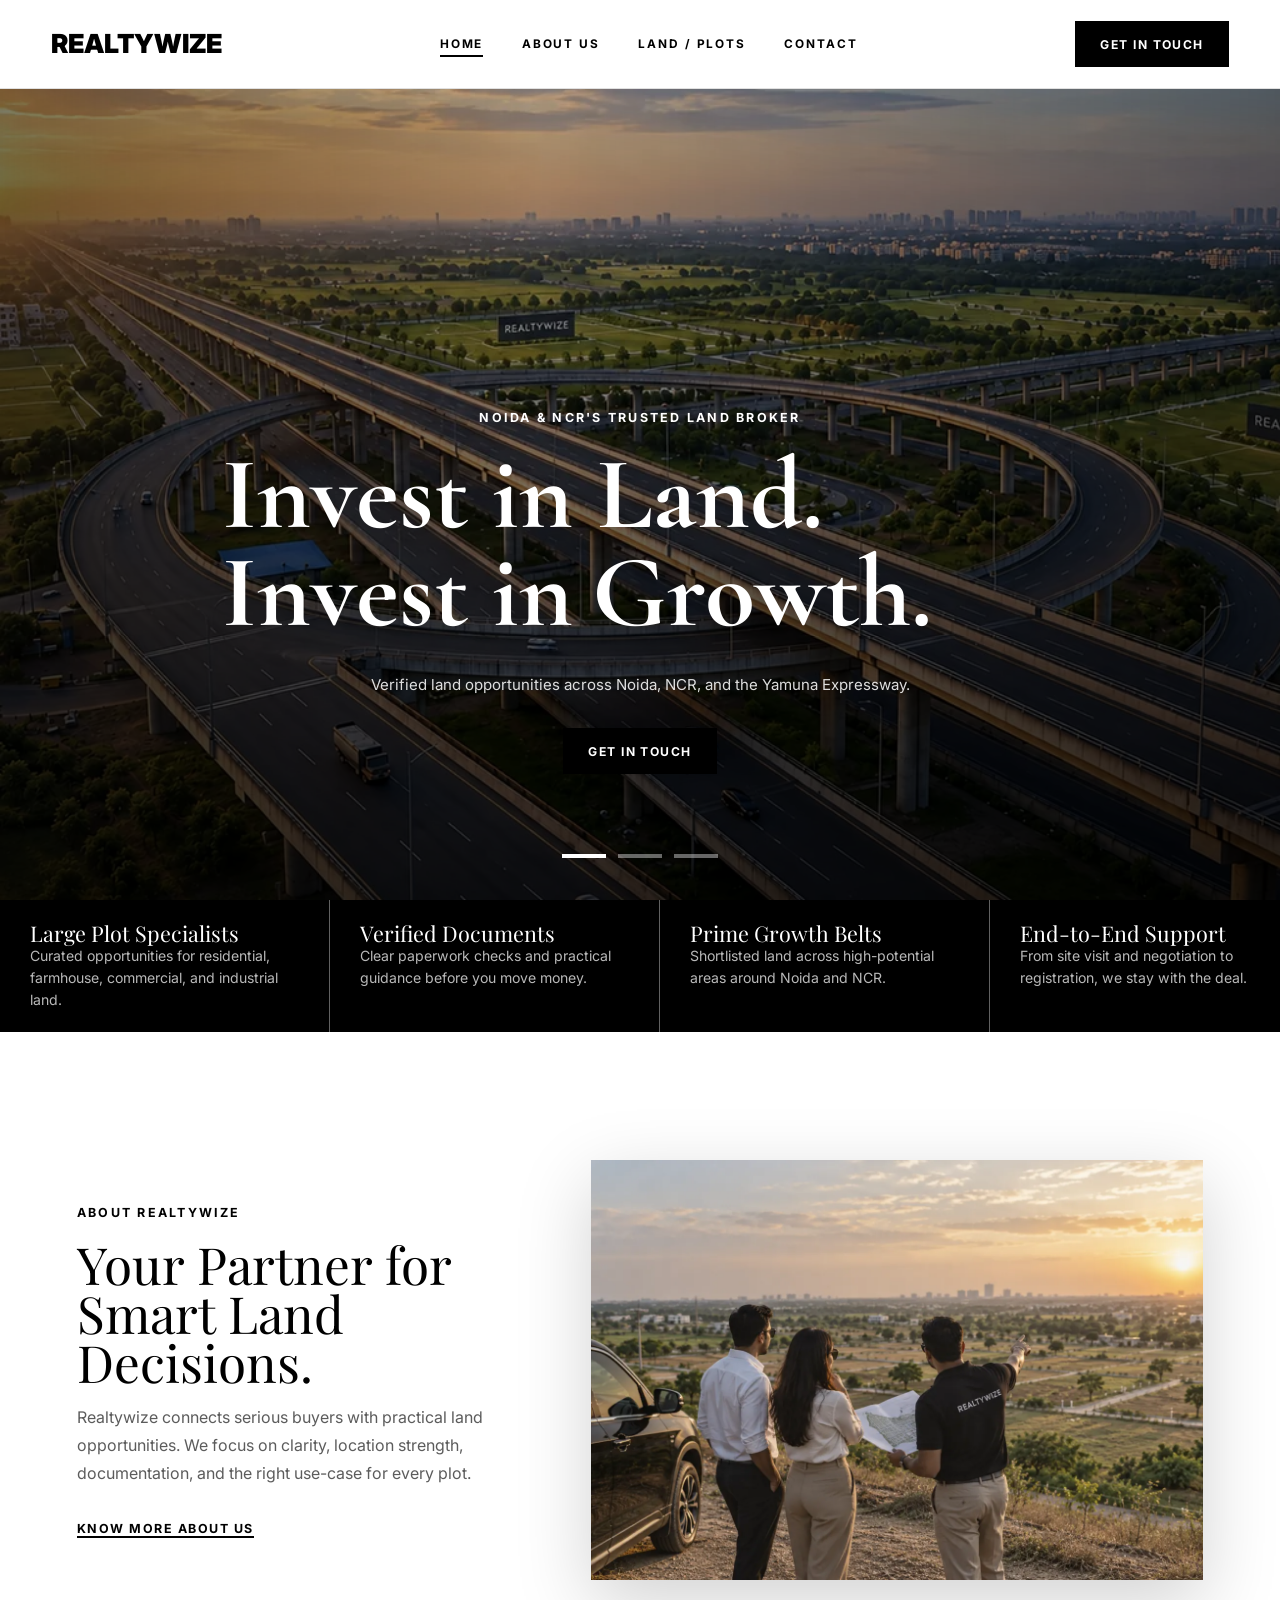
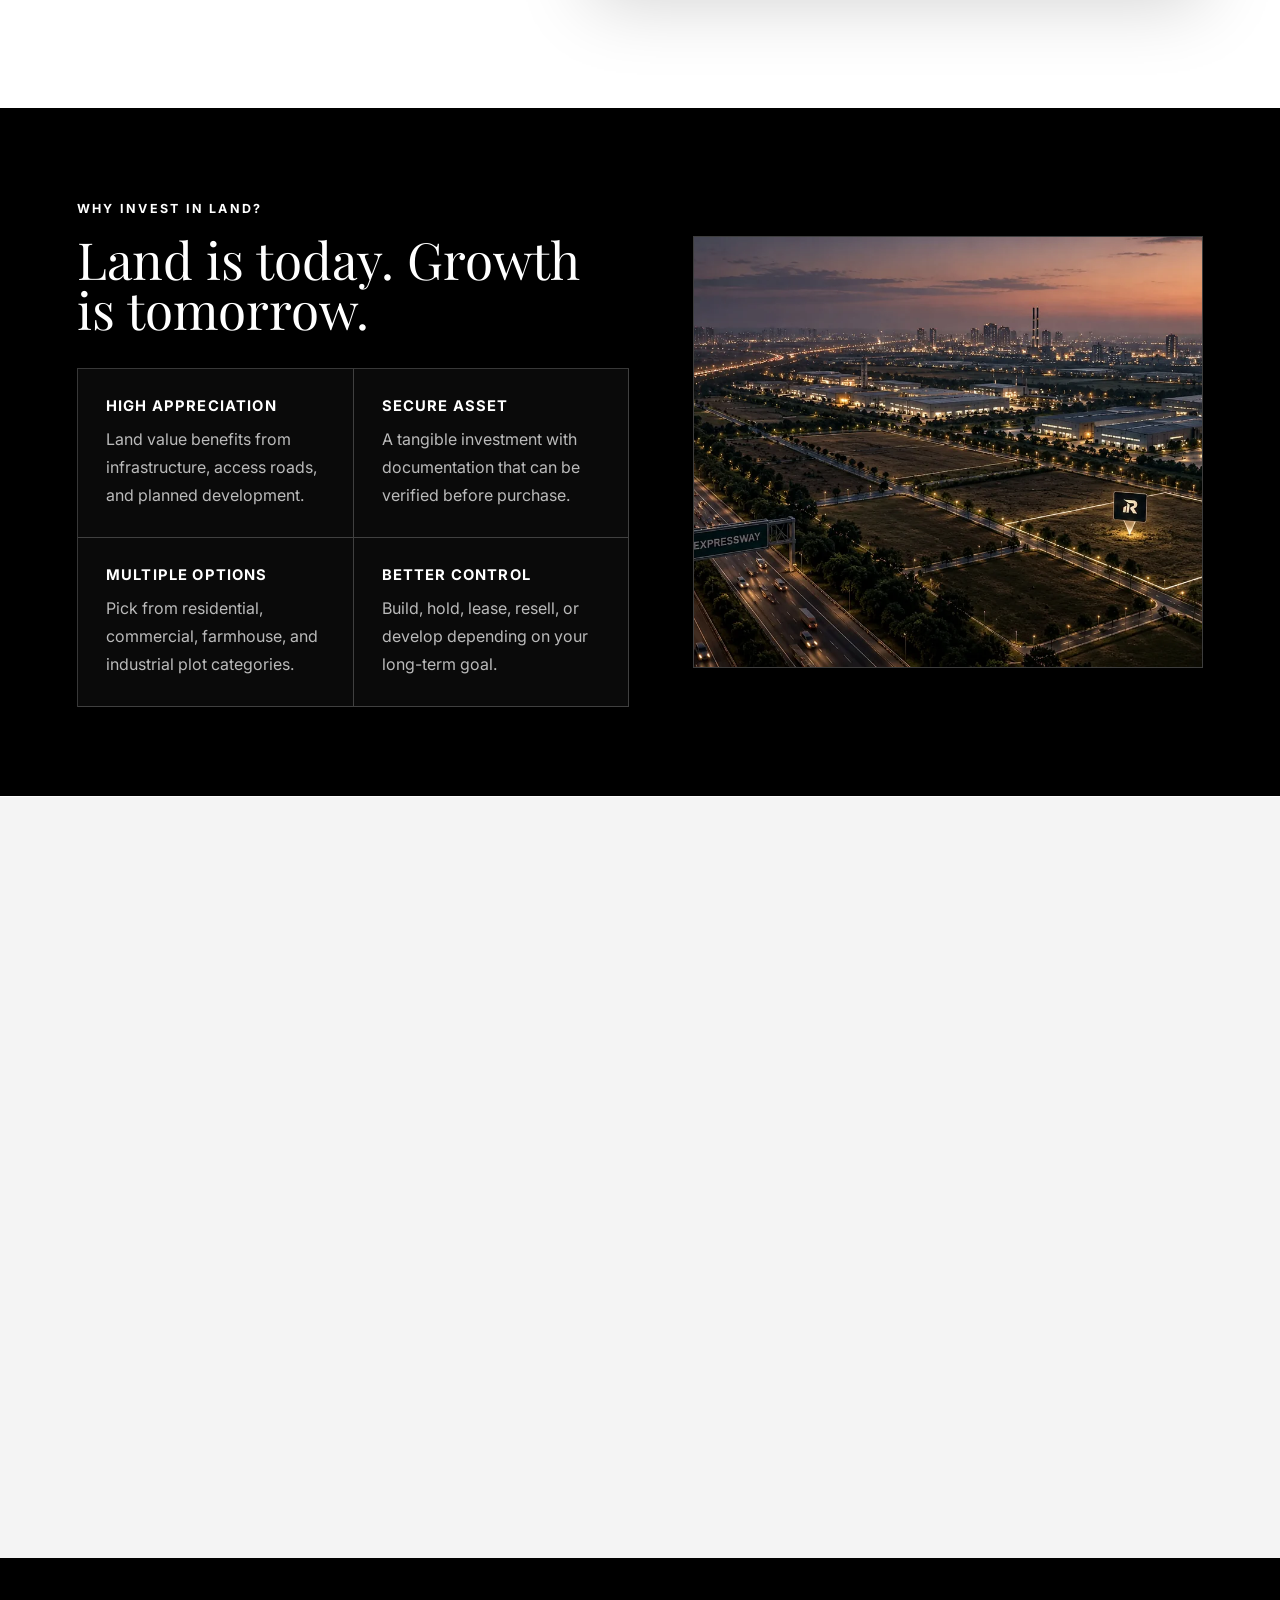
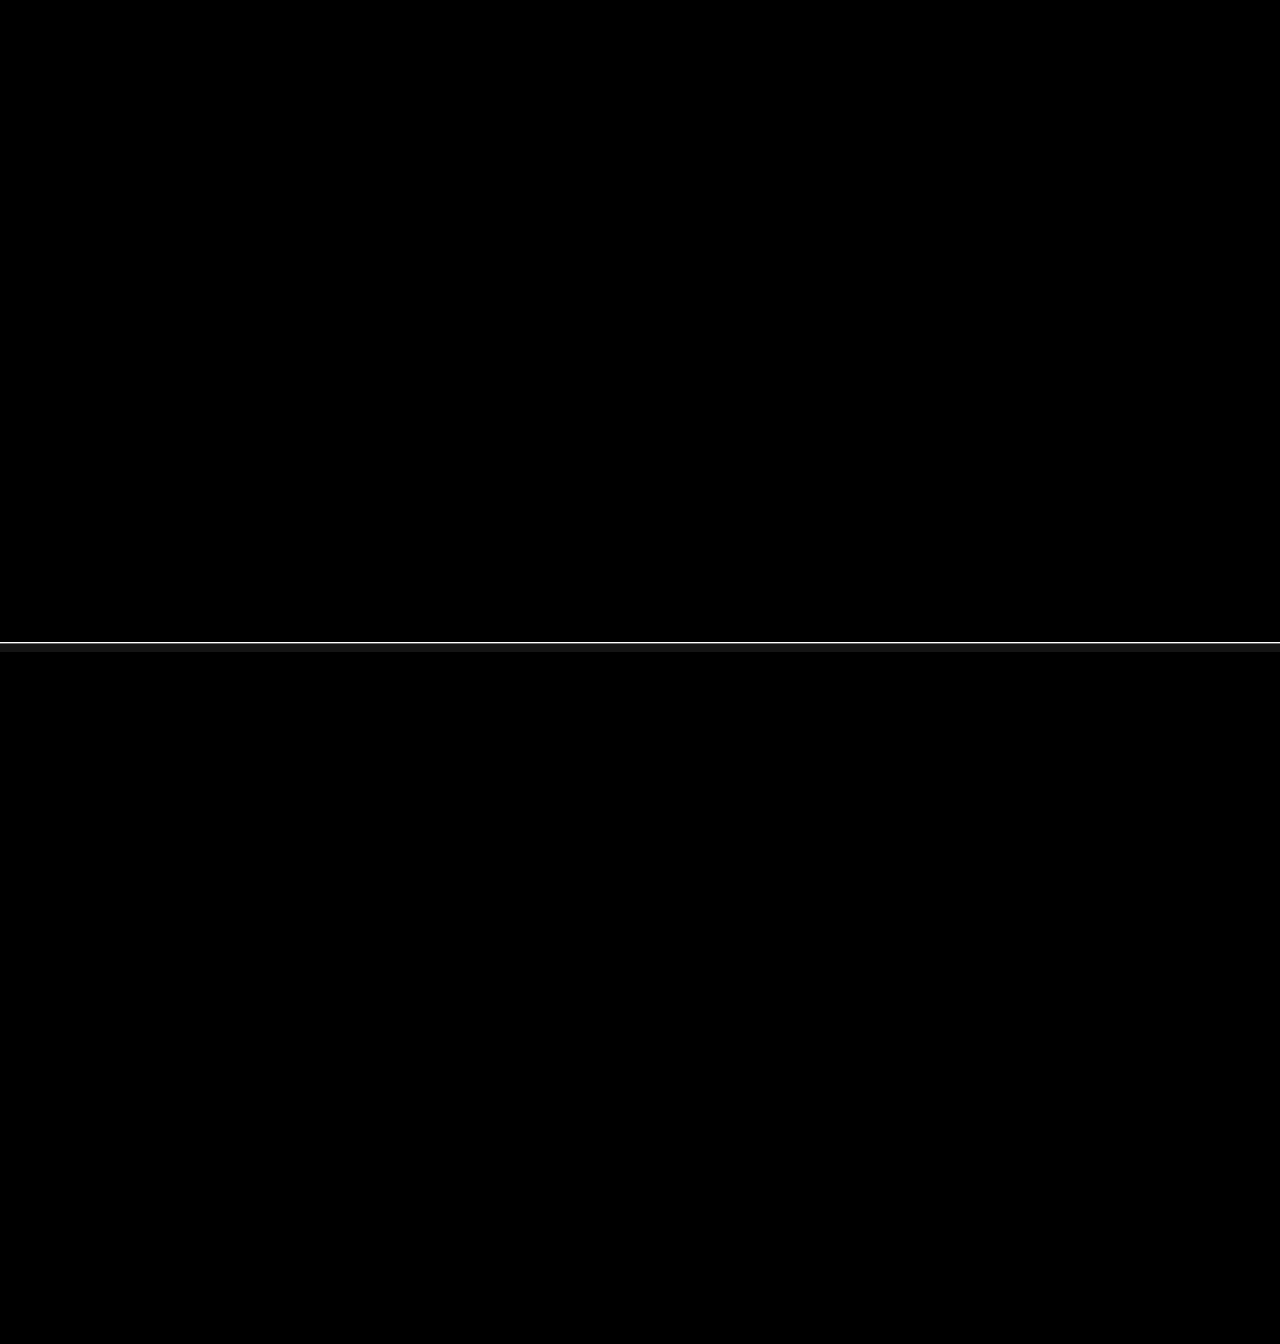
==== commit 27ffe2a2: "Align home hero title lines" ====
--- a/index.html
+++ b/index.html
@@ -15,7 +15,7 @@
       href="https://fonts.googleapis.com/css2?family=Cormorant+Garamond:wght@600;700&family=Inter:wght@300;400;500;600;700;800;900&family=Playfair+Display:wght@300;400;500;600;700&display=swap"
       rel="stylesheet"
     />
-    <link rel="stylesheet" href="styles.css?v=20260912y" />
+    <link rel="stylesheet" href="styles.css?v=20260912z" />
   </head>
   <body>
     <header class="site-header site-header--overlay">
@@ -289,6 +289,6 @@
       </div>
     </footer>
 
-    <script src="script.js?v=20260912y"></script>
+    <script src="script.js?v=20260912z"></script>
   </body>
 </html>
--- a/styles.css
+++ b/styles.css
@@ -243,7 +243,7 @@
 
 .hero-title {
   display: grid;
-  justify-items: center;
+  justify-items: start;
   width: max-content;
   max-width: 100%;
   margin-right: auto;
@@ -252,7 +252,7 @@
   font-family: "Cormorant Garamond", Georgia, "Times New Roman", serif;
   font-size: clamp(58px, 8vw, 112px);
   font-weight: 700;
-  text-align: center;
+  text-align: left;
 }
 
 .hero-title-line {
@@ -265,7 +265,7 @@
   display: flex;
   align-items: baseline;
   column-gap: 0.18em;
-  justify-content: center;
+  justify-content: flex-start;
 }
 
 .hero-title .morph-word-wrap {
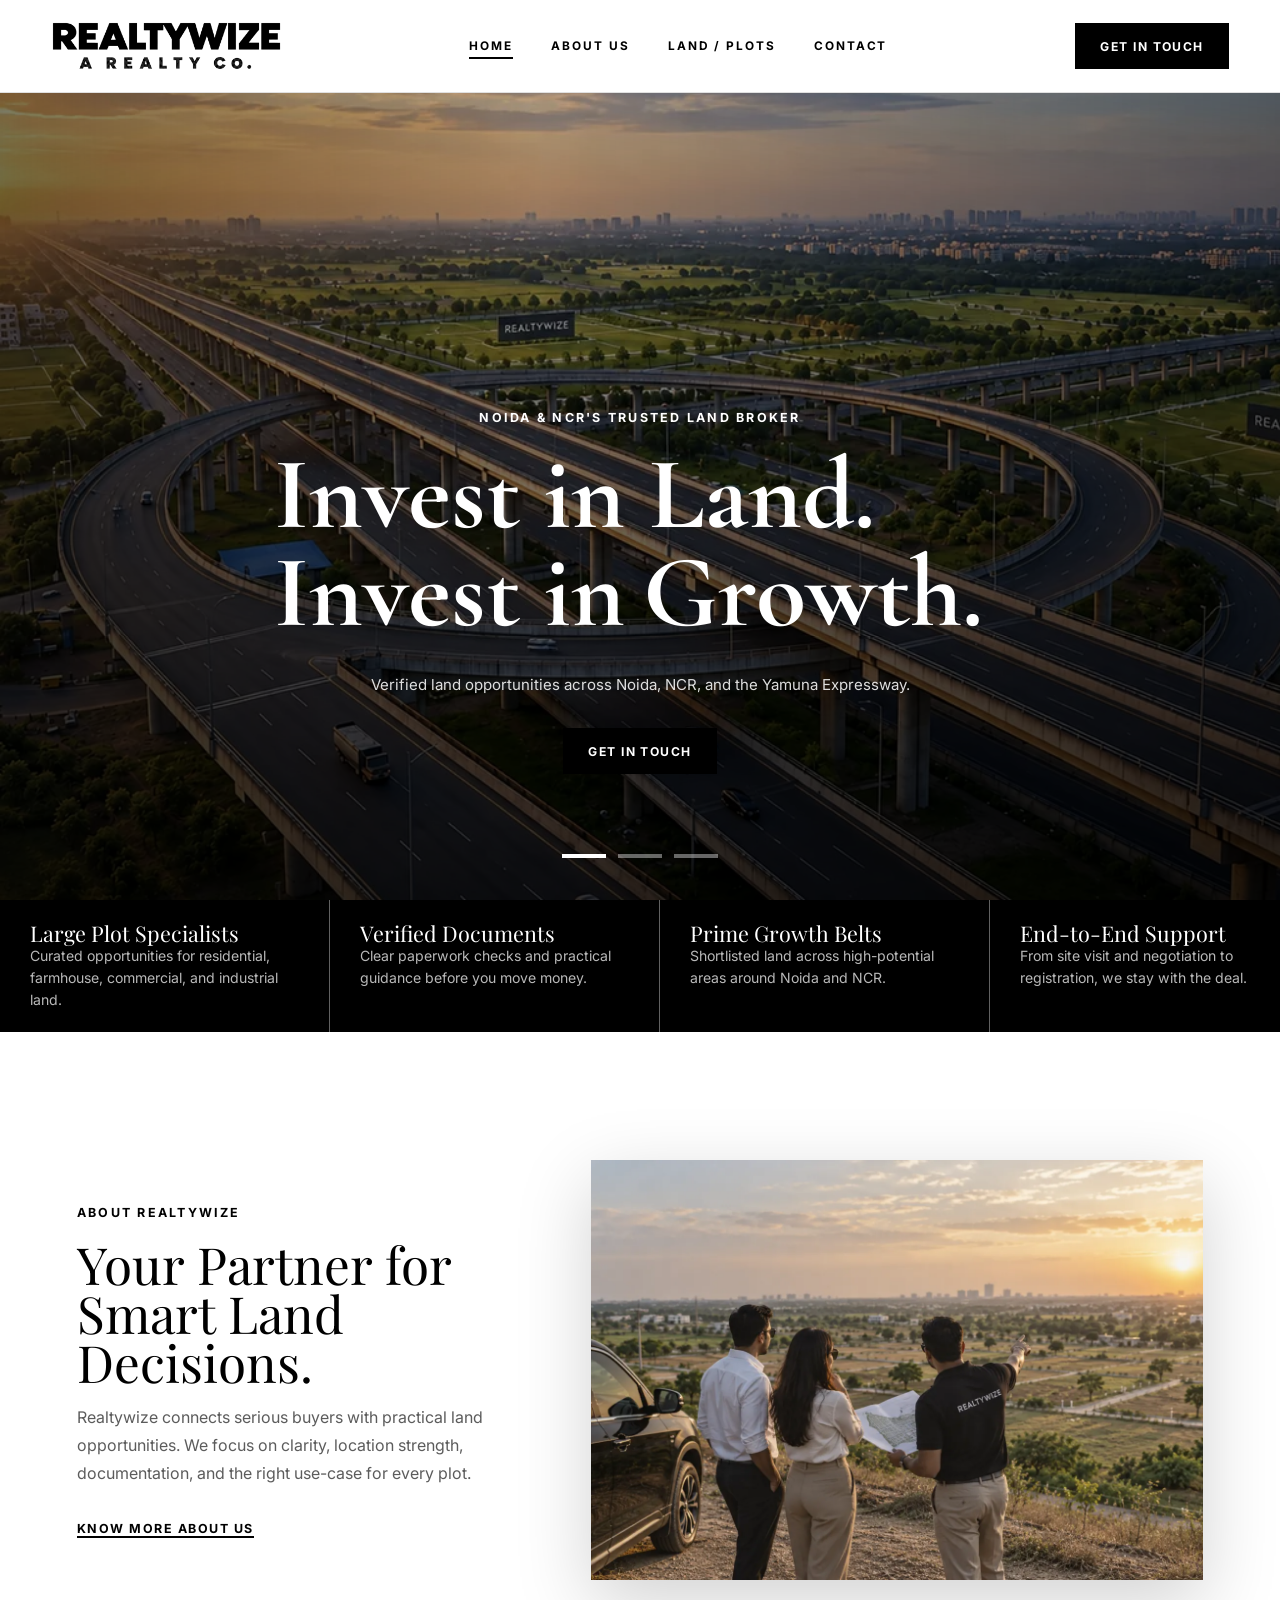
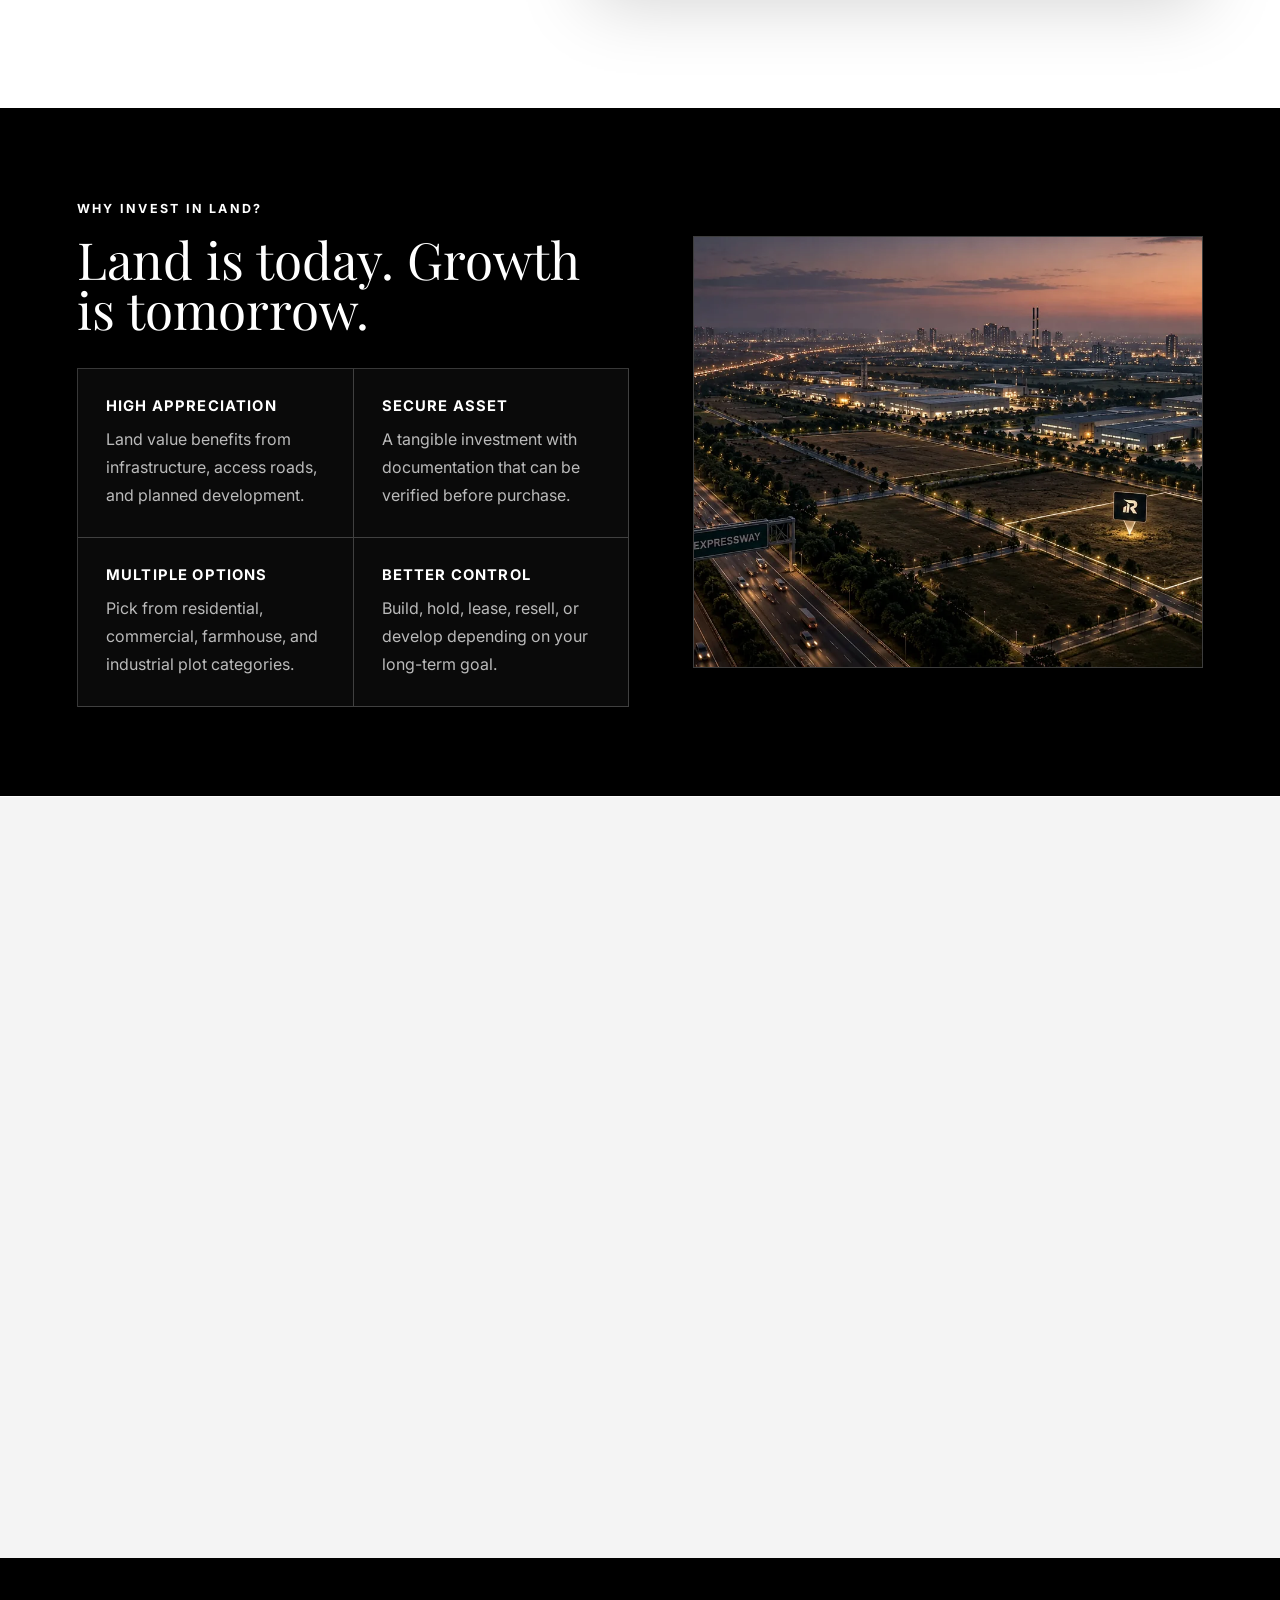
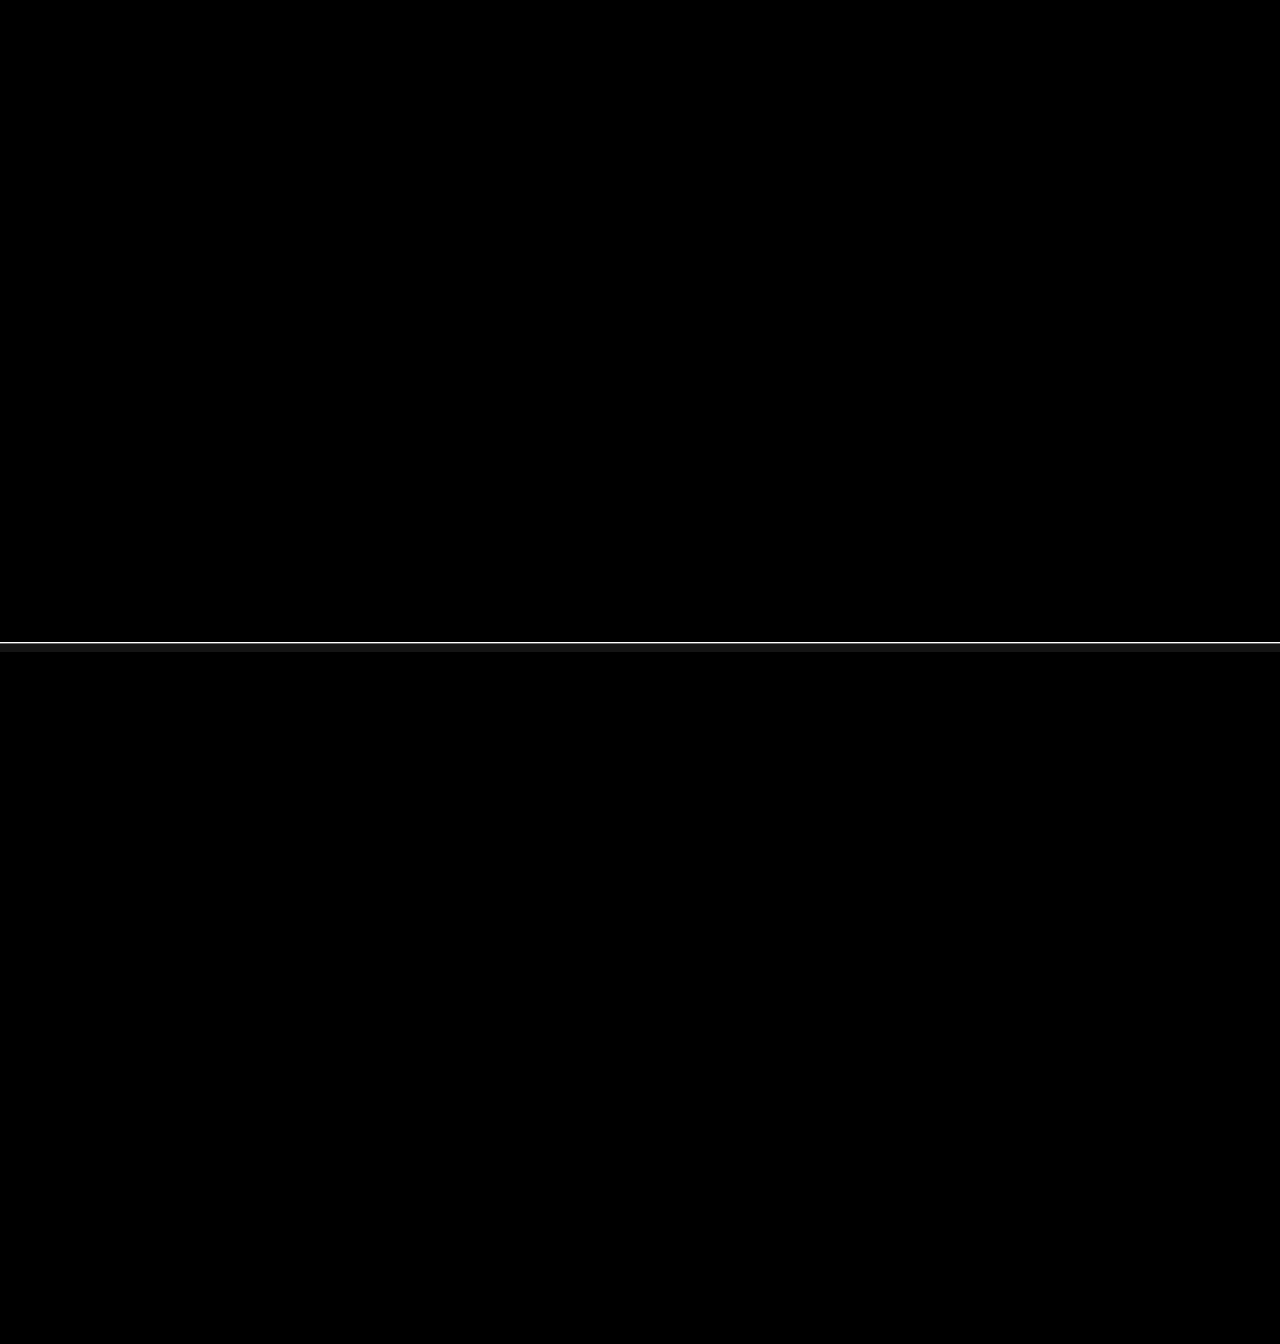
==== commit 86aa89b3: "Use full navbar logo" ====
--- a/index.html
+++ b/index.html
@@ -15,12 +15,12 @@
       href="https://fonts.googleapis.com/css2?family=Cormorant+Garamond:wght@600;700&family=Inter:wght@300;400;500;600;700;800;900&family=Playfair+Display:wght@300;400;500;600;700&display=swap"
       rel="stylesheet"
     />
-    <link rel="stylesheet" href="styles.css?v=20260912z" />
+    <link rel="stylesheet" href="styles.css?v=20260912ab" />
   </head>
   <body>
     <header class="site-header site-header--overlay">
       <a class="brand" href="index.html" aria-label="Realtywize home">
-        <span class="brand-word">REALTYWIZE</span>
+        <img class="brand-logo" src="assets/images/navbar-realtywize-full-logo.png" alt="Realtywize A Realty Co." />
       </a>
       <button class="nav-toggle" type="button" aria-label="Open navigation" aria-expanded="false">
         <span></span>
@@ -289,6 +289,6 @@
       </div>
     </footer>
 
-    <script src="script.js?v=20260912z"></script>
+    <script src="script.js?v=20260912ab"></script>
   </body>
 </html>
--- a/styles.css
+++ b/styles.css
@@ -62,7 +62,14 @@
   align-items: center;
   gap: 0;
   width: max-content;
-  height: 52px;
+  height: 56px;
+}
+
+.brand-logo {
+  width: clamp(190px, 18vw, 260px);
+  height: auto;
+  max-height: 56px;
+  object-fit: contain;
 }
 
 .brand-word {
@@ -253,6 +260,7 @@
   font-size: clamp(58px, 8vw, 112px);
   font-weight: 700;
   text-align: left;
+  transform: translateX(clamp(24px, 4vw, 74px));
 }
 
 .hero-title-line {
@@ -1204,6 +1212,11 @@
     height: 46px;
   }
 
+  .brand-logo {
+    width: clamp(150px, 48vw, 210px);
+    max-height: 46px;
+  }
+
   .brand-word {
     font-size: 1.35rem;
   }
@@ -1226,6 +1239,7 @@
     margin-right: auto;
     margin-left: auto;
     font-size: clamp(2.75rem, 10.5vw, 3.45rem);
+    transform: none;
   }
 
   .hero-content p:not(.eyebrow) {
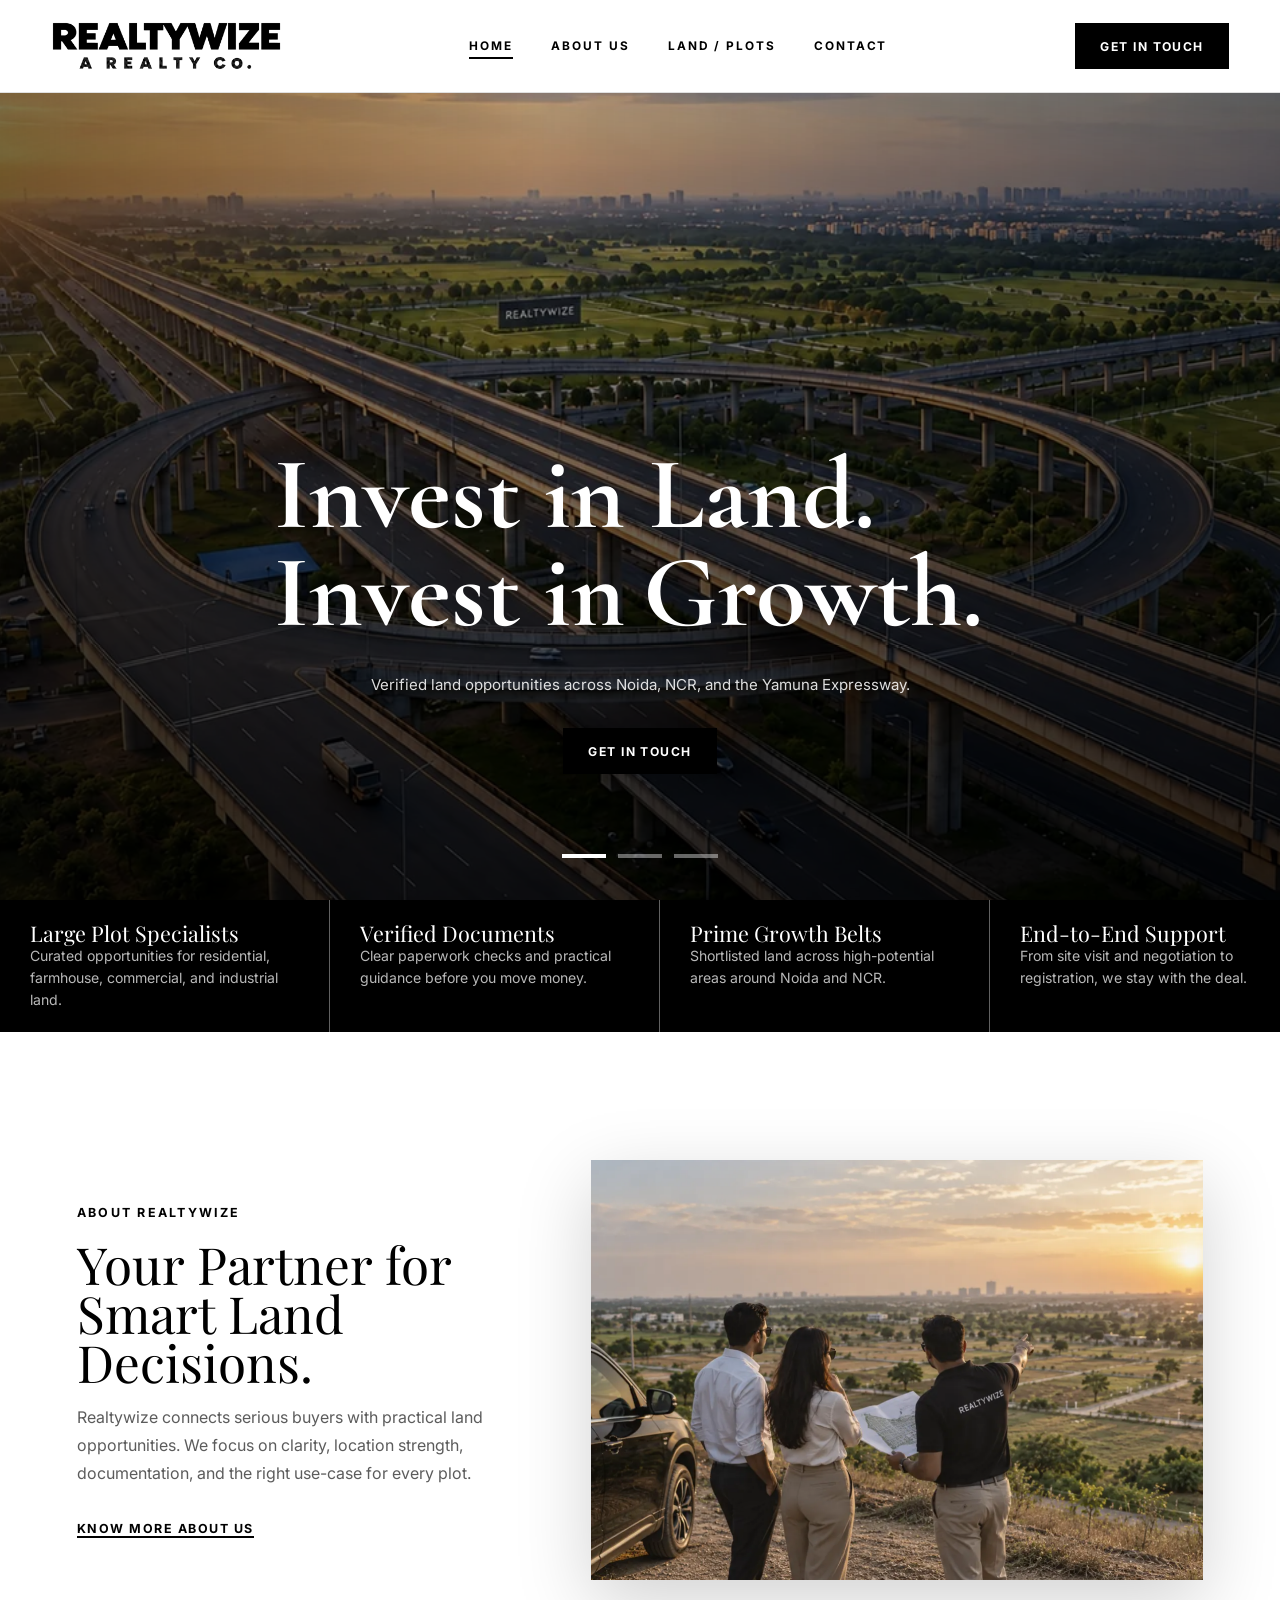
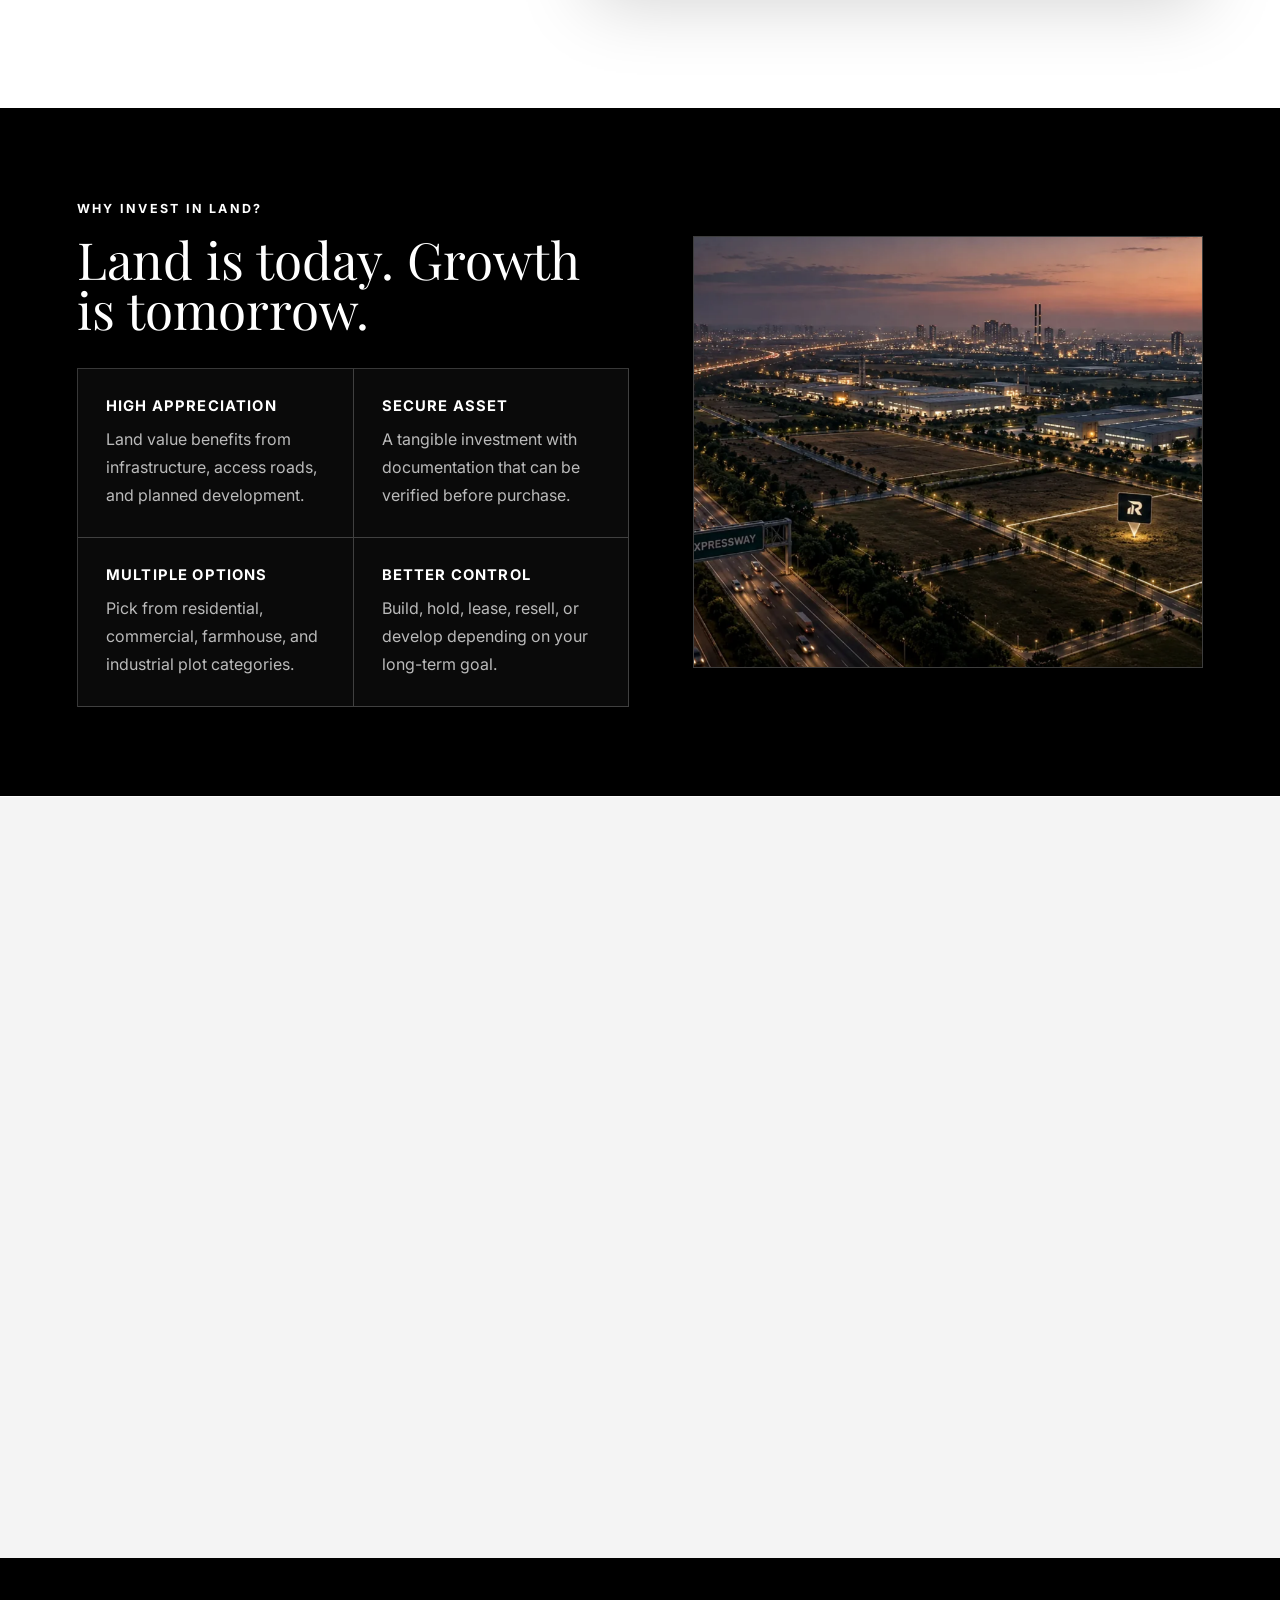
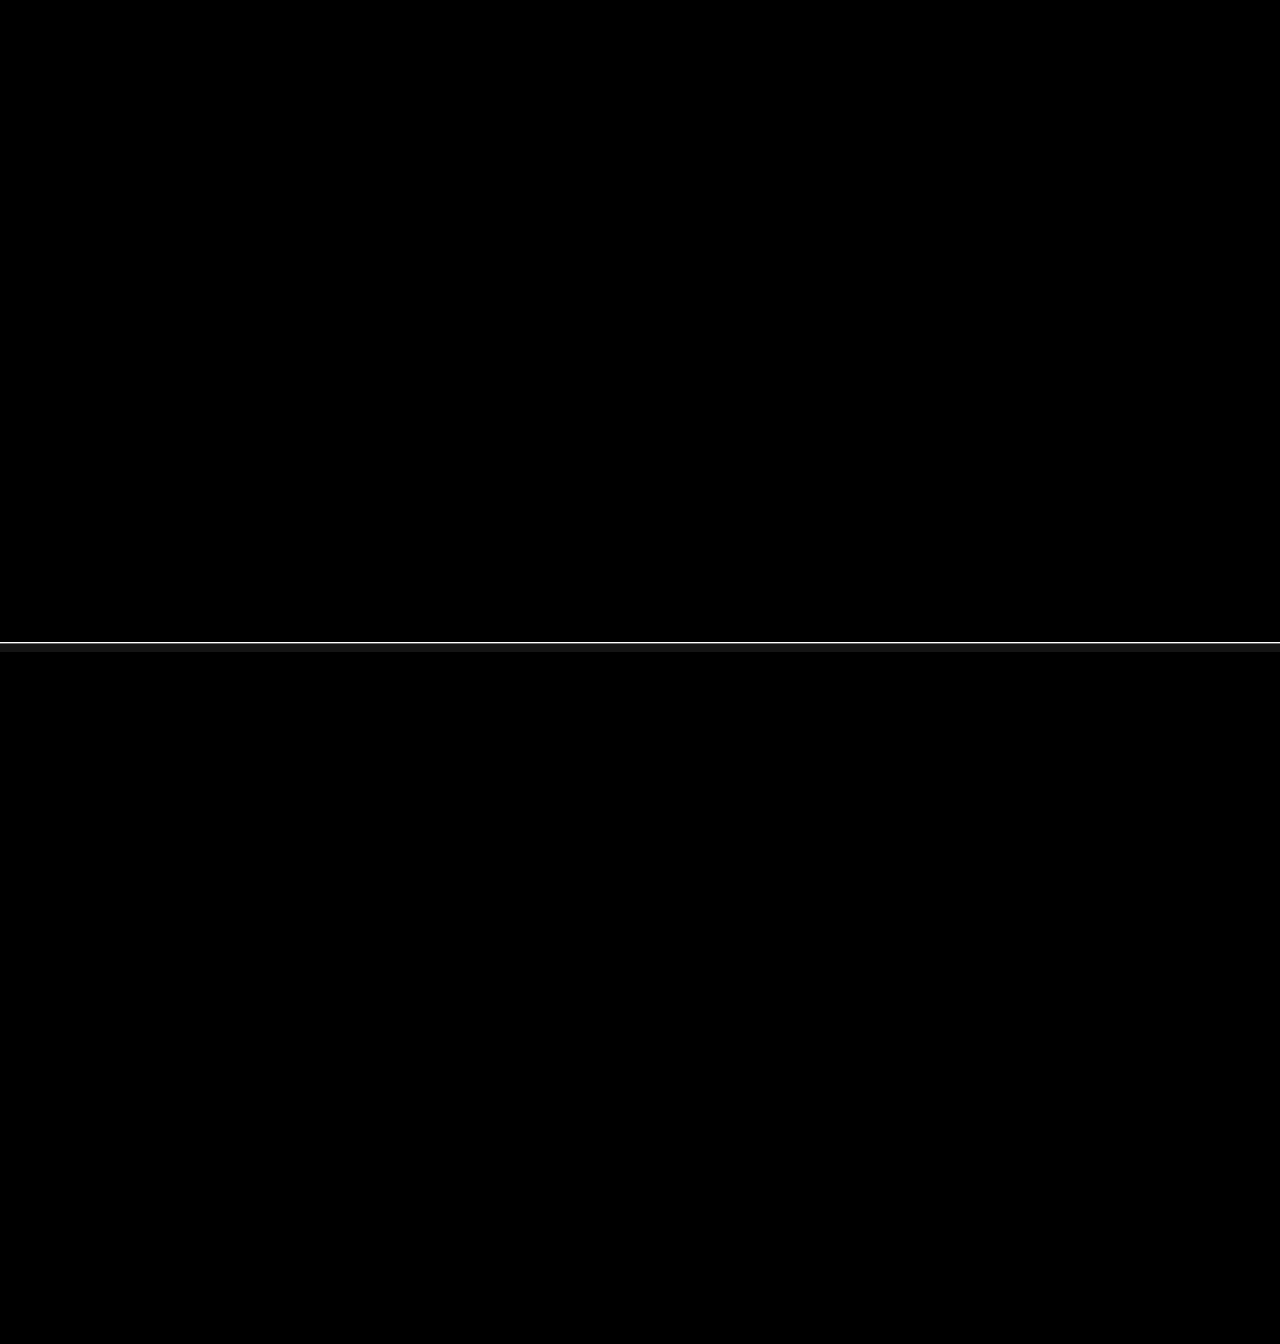
==== commit 01f8a5b7: "Polish Realtywize site visuals and interactions" ====
--- a/index.html
+++ b/index.html
@@ -15,7 +15,7 @@
       href="https://fonts.googleapis.com/css2?family=Cormorant+Garamond:wght@600;700&family=Inter:wght@300;400;500;600;700;800;900&family=Playfair+Display:wght@300;400;500;600;700&display=swap"
       rel="stylesheet"
     />
-    <link rel="stylesheet" href="styles.css?v=20260912ab" />
+    <link rel="stylesheet" href="styles.css?v=20260912am" />
   </head>
   <body>
     <header class="site-header site-header--overlay">
@@ -23,6 +23,7 @@
         <img class="brand-logo" src="assets/images/navbar-realtywize-full-logo.png" alt="Realtywize A Realty Co." />
       </a>
       <button class="nav-toggle" type="button" aria-label="Open navigation" aria-expanded="false">
+        <span></span>
         <span></span>
         <span></span>
       </button>
@@ -48,7 +49,6 @@
         </div>
         <div class="hero-shade"></div>
         <div class="hero-content">
-          <p class="eyebrow">Noida & NCR's trusted land broker</p>
           <h1 class="hero-title">
             <span class="hero-title-line">Invest in Land.</span>
             <span class="hero-title-line hero-title-line--morph">Invest in <span class="morph-word-wrap"><span class="morph-word">Growth.</span></span></span>
@@ -289,6 +289,6 @@
       </div>
     </footer>
 
-    <script src="script.js?v=20260912ab"></script>
+    <script src="script.js?v=20260912am"></script>
   </body>
 </html>
--- a/styles.css
+++ b/styles.css
@@ -27,6 +27,17 @@
 img {
   display: block;
   max-width: 100%;
+}
+
+.visually-hidden {
+  position: absolute;
+  width: 1px;
+  height: 1px;
+  padding: 0;
+  overflow: hidden;
+  clip: rect(0, 0, 0, 0);
+  white-space: nowrap;
+  border: 0;
 }
 
 a {
@@ -198,6 +209,12 @@
   height: 100%;
   backface-visibility: hidden;
   object-fit: cover;
+  transform: scale(1.03);
+  will-change: transform;
+}
+
+.slide.is-active img {
+  animation: heroImageDrift 7s ease-in-out both;
 }
 
 .hero-shade {
@@ -419,6 +436,26 @@
   }
 }
 
+@keyframes heroImageDrift {
+  from {
+    transform: scale(1.03) translate3d(-0.8%, 0, 0);
+  }
+
+  to {
+    transform: scale(1.075) translate3d(0.8%, -0.5%, 0);
+  }
+}
+
+@keyframes imageBreath {
+  from {
+    transform: scale(1.025) translate3d(0, 0, 0);
+  }
+
+  to {
+    transform: scale(1.055) translate3d(-0.8%, -0.6%, 0);
+  }
+}
+
 .section {
   padding: clamp(72px, 10vw, 132px) clamp(18px, 6vw, 88px);
 }
@@ -437,6 +474,10 @@
   grid-template-columns: minmax(0, 0.82fr) minmax(0, 1.18fr);
   align-items: center;
   gap: clamp(36px, 7vw, 92px);
+}
+
+.about-work-section {
+  background: var(--soft);
 }
 
 .section-copy p:not(.eyebrow),
@@ -464,6 +505,9 @@
   width: 100%;
   min-height: 420px;
   object-fit: cover;
+  transform: scale(1.03);
+  animation: imageBreath 11s ease-in-out infinite alternate;
+  will-change: transform;
 }
 
 .section-heading {
@@ -490,11 +534,40 @@
 }
 
 .feature-grid article {
+  position: relative;
   min-height: 210px;
   padding: 34px;
   border-right: 1px solid var(--line);
   border-bottom: 1px solid var(--line);
   background: rgba(255, 255, 255, 0.5);
+}
+
+.promise-grid article {
+  overflow: hidden;
+  padding-top: 78px;
+}
+
+.promise-icon {
+  position: absolute;
+  top: 26px;
+  left: 30px;
+  display: inline-grid;
+  place-items: center;
+  width: 44px;
+  height: 44px;
+  border: 1px solid rgba(0, 0, 0, 0.28);
+  color: var(--ink);
+  opacity: 0.82;
+}
+
+.promise-icon svg {
+  width: 23px;
+  height: 23px;
+  fill: none;
+  stroke: currentColor;
+  stroke-linecap: round;
+  stroke-linejoin: round;
+  stroke-width: 1.8;
 }
 
 .feature-grid p,
@@ -549,6 +622,9 @@
   width: 100%;
   min-height: 430px;
   object-fit: cover;
+  transform: scale(1.025);
+  animation: imageBreath 12s ease-in-out infinite alternate;
+  will-change: transform;
 }
 
 .section--soft {
@@ -571,6 +647,11 @@
   width: 100%;
   aspect-ratio: 16 / 10;
   object-fit: cover;
+  transition: transform 700ms ease;
+}
+
+.plot-card:hover img {
+  transform: scale(1.045);
 }
 
 .plot-card div {
@@ -862,6 +943,23 @@
   max-width: 930px;
 }
 
+.page-hero--about {
+  min-height: clamp(520px, 35.4vw, 700px);
+  padding: 0;
+}
+
+.page-hero--about::after {
+  z-index: 1;
+  background:
+    linear-gradient(90deg, rgba(0, 0, 0, 0.22), transparent 24%, transparent 74%, rgba(0, 0, 0, 0.34)),
+    linear-gradient(180deg, rgba(0, 0, 0, 0.12), transparent 34%, rgba(0, 0, 0, 0.2)),
+    radial-gradient(ellipse at center, transparent 55%, rgba(0, 0, 0, 0.3) 100%);
+}
+
+.page-hero--about img {
+  object-position: center;
+}
+
 .stat-stack {
   display: grid;
   gap: 16px;
@@ -883,6 +981,74 @@
 
 .stat-stack span {
   color: var(--muted);
+}
+
+.founder-section {
+  display: grid;
+  grid-template-columns: minmax(0, 620px) minmax(260px, 390px);
+  align-items: center;
+  justify-content: center;
+  gap: clamp(28px, 4vw, 64px);
+  background: #ffffff;
+}
+
+.founder-section .section-copy {
+  max-width: 620px;
+}
+
+.founder-video-frame {
+  position: relative;
+  justify-self: center;
+  width: min(390px, 100%);
+  overflow: hidden;
+  aspect-ratio: 9 / 16;
+  background: #000000;
+  box-shadow:
+    0 26px 70px rgba(0, 0, 0, 0.2),
+    inset 0 0 0 1px rgba(255, 255, 255, 0.16);
+}
+
+.founder-video-frame::after {
+  position: absolute;
+  inset: 0;
+  content: "";
+  background:
+    linear-gradient(180deg, rgba(0, 0, 0, 0.14), transparent 36%, rgba(0, 0, 0, 0.28)),
+    linear-gradient(90deg, rgba(0, 0, 0, 0.18), transparent 34%, rgba(0, 0, 0, 0.18));
+  pointer-events: none;
+}
+
+.founder-video {
+  width: 100%;
+  height: 100%;
+  object-fit: cover;
+}
+
+.video-mute-toggle {
+  position: absolute;
+  right: 16px;
+  bottom: 16px;
+  z-index: 2;
+  min-height: 40px;
+  padding: 0 18px;
+  border: 1px solid rgba(255, 255, 255, 0.76);
+  color: var(--white);
+  background: rgba(0, 0, 0, 0.62);
+  font: inherit;
+  font-size: 0.72rem;
+  font-weight: 800;
+  letter-spacing: 0.12em;
+  text-transform: uppercase;
+  cursor: pointer;
+  backdrop-filter: blur(10px);
+  transition:
+    background 180ms ease,
+    transform 180ms ease;
+}
+
+.video-mute-toggle:hover {
+  background: rgba(0, 0, 0, 0.82);
+  transform: translateY(-2px);
 }
 
 .catalog-grid {
@@ -924,8 +1090,9 @@
   z-index: 2;
   content: "";
   background:
-    linear-gradient(180deg, rgba(0, 0, 0, 0.28), rgba(0, 0, 0, 0.74)),
-    radial-gradient(circle at center, rgba(255, 255, 255, 0.08), transparent 54%);
+    linear-gradient(180deg, rgba(0, 0, 0, 0.12), rgba(0, 0, 0, 0.5)),
+    linear-gradient(90deg, rgba(0, 0, 0, 0.34), transparent 48%, rgba(0, 0, 0, 0.24)),
+    radial-gradient(circle at center, rgba(255, 255, 255, 0.13), transparent 56%);
   pointer-events: none;
 }
 
@@ -936,7 +1103,7 @@
   width: 100%;
   height: 100%;
   object-fit: cover;
-  opacity: 0.48;
+  opacity: 0.78;
   pointer-events: none;
 }
 
@@ -953,12 +1120,25 @@
   inset: 0;
   content: "";
   background-image:
-    linear-gradient(90deg, transparent 0, rgba(255, 255, 255, 0.08) 1px, transparent 1px),
-    linear-gradient(0deg, transparent 0, rgba(255, 255, 255, 0.05) 1px, transparent 1px);
+    linear-gradient(90deg, transparent 0, rgba(255, 255, 255, 0.14) 1px, transparent 1px),
+    linear-gradient(0deg, transparent 0, rgba(255, 255, 255, 0.09) 1px, transparent 1px);
   background-size: 92px 92px;
-  opacity: 0.28;
+  opacity: 0.54;
   transform: translate3d(0, 0, 0);
   animation: contactGridDrift 18s linear infinite;
+}
+
+.contact-motion::after {
+  position: absolute;
+  inset: 8% 7%;
+  content: "";
+  background:
+    radial-gradient(circle at 20% 42%, rgba(255, 255, 255, 0.18), transparent 10%),
+    radial-gradient(circle at 76% 58%, rgba(255, 255, 255, 0.13), transparent 11%),
+    linear-gradient(115deg, transparent 0 44%, rgba(255, 255, 255, 0.14) 48%, transparent 53% 100%);
+  opacity: 0.52;
+  transform: translate3d(0, 0, 0) scale(1);
+  animation: contactGlowFloat 11s ease-in-out infinite alternate;
 }
 
 .contact-motion span {
@@ -966,15 +1146,15 @@
   top: -20%;
   bottom: -20%;
   width: 18%;
-  background: linear-gradient(90deg, transparent, rgba(255, 255, 255, 0.18), transparent);
-  opacity: 0.18;
+  background: linear-gradient(90deg, transparent, rgba(255, 255, 255, 0.24), transparent);
+  opacity: 0.34;
   transform: translate3d(-120vw, 0, 0) skewX(-16deg);
   animation: contactLightSweep 9s ease-in-out infinite;
 }
 
 .contact-motion span:nth-child(2) {
   width: 10%;
-  opacity: 0.12;
+  opacity: 0.24;
   animation-delay: 4.2s;
   animation-duration: 12s;
 }
@@ -1057,6 +1237,18 @@
   54%,
   100% {
     transform: translate3d(120vw, 0, 0) skewX(-16deg);
+  }
+}
+
+@keyframes contactGlowFloat {
+  from {
+    transform: translate3d(-1.2%, 0, 0) scale(1);
+    opacity: 0.34;
+  }
+
+  to {
+    transform: translate3d(1.2%, -1.4%, 0) scale(1.04);
+    opacity: 0.5;
   }
 }
 
@@ -1132,6 +1324,29 @@
 }
 
 @media (max-width: 980px) {
+  body {
+    overflow-x: hidden;
+  }
+
+  body.nav-open {
+    overflow: hidden;
+    background: #000000;
+  }
+
+  body main,
+  body .site-footer {
+    transform-origin: left center;
+    transition:
+      transform 420ms cubic-bezier(0.22, 1, 0.36, 1),
+      filter 420ms ease;
+  }
+
+  body.nav-open main,
+  body.nav-open .site-footer {
+    transform: translateX(-52vw) scale(0.94);
+    filter: brightness(0.72);
+  }
+
   .site-header {
     grid-template-columns: auto auto;
     justify-content: space-between;
@@ -1140,29 +1355,165 @@
   }
 
   .nav-toggle {
-    display: block;
-  }
-
-  .site-nav,
+    position: fixed;
+    top: 16px;
+    right: 18px;
+    z-index: 95;
+    display: inline-grid;
+    align-content: center;
+    justify-items: end;
+    width: 58px;
+    height: 46px;
+    padding: 0;
+    overflow: hidden;
+    border: 0;
+    background: transparent;
+    transition:
+      background 240ms ease,
+      border-color 240ms ease,
+      transform 420ms cubic-bezier(0.22, 1, 0.36, 1);
+  }
+
+  body.nav-open .nav-toggle {
+    top: 18px;
+    right: 20px;
+    border-color: transparent;
+    background: transparent;
+    transform: none;
+    filter: none;
+  }
+
   .header-cta {
     display: none;
   }
 
+  .nav-toggle span {
+    width: 30px;
+    height: 2.5px;
+    margin: 3.8px 0;
+    border-radius: 999px;
+    transition:
+      width 220ms ease,
+      opacity 220ms ease,
+      transform 260ms ease,
+      background 220ms ease;
+  }
+
+  .nav-toggle span:nth-child(1) {
+    width: 22px;
+  }
+
+  .nav-toggle span:nth-child(2) {
+    width: 30px;
+  }
+
+  .nav-toggle span:nth-child(3) {
+    width: 38px;
+  }
+
+  body.nav-open .nav-toggle span {
+    width: 34px;
+    background: var(--white);
+  }
+
+  body.nav-open .nav-toggle span:nth-child(1) {
+    transform: translateY(10px) rotate(45deg);
+  }
+
+  body.nav-open .nav-toggle span:nth-child(2) {
+    opacity: 0;
+    transform: translateX(14px);
+  }
+
+  body.nav-open .nav-toggle span:nth-child(3) {
+    transform: translateY(-10px) rotate(-45deg);
+  }
+
+  .site-nav {
+    position: fixed;
+    top: 0;
+    right: 0;
+    z-index: 90;
+    display: grid;
+    align-content: center;
+    justify-content: start;
+    gap: clamp(22px, 5vh, 34px);
+    width: min(74vw, 390px);
+    height: 100svh;
+    padding: 86px clamp(34px, 9vw, 64px);
+    color: var(--white);
+    background:
+      linear-gradient(180deg, rgba(255, 255, 255, 0.045), transparent 32%),
+      #000000;
+    box-shadow: -34px 0 80px rgba(0, 0, 0, 0.45);
+    transform: translateX(104%);
+    transition: transform 420ms cubic-bezier(0.22, 1, 0.36, 1);
+  }
+
+  .site-nav::before {
+    position: absolute;
+    top: 86px;
+    left: clamp(34px, 9vw, 64px);
+    width: 42px;
+    height: 2px;
+    content: "";
+    background: rgba(255, 255, 255, 0.42);
+  }
+
+  body.nav-open .site-nav,
   .site-nav.is-open {
-    position: absolute;
-    top: 100%;
-    right: 14px;
-    left: 14px;
-    display: grid;
-    gap: 4px;
-    justify-content: stretch;
-    padding: 18px;
-    background: rgba(255, 255, 255, 0.98);
-    box-shadow: var(--shadow);
+    transform: translateX(0);
+  }
+
+  .site-nav a {
+    width: max-content;
+    max-width: 100%;
+    padding: 0 0 8px;
+    color: rgba(255, 255, 255, 0.78);
+    font-family: "Playfair Display", Georgia, "Times New Roman", serif;
+    font-size: clamp(2.15rem, 9vw, 4rem);
+    font-weight: 300;
+    letter-spacing: 0;
+    line-height: 0.98;
+    text-transform: none;
+    transform: translateX(26px);
+    opacity: 0;
+    transition:
+      color 180ms ease,
+      opacity 340ms ease,
+      transform 340ms ease;
+  }
+
+  .site-nav a::after {
+    bottom: 0;
+    height: 1px;
+    background: rgba(255, 255, 255, 0.5);
+  }
+
+  .site-nav a:hover,
+  .site-nav a.active {
+    color: var(--white);
   }
 
   .site-nav.is-open a {
-    padding: 14px 10px;
+    transform: translateX(0);
+    opacity: 1;
+  }
+
+  .site-nav.is-open a:nth-child(1) {
+    transition-delay: 90ms;
+  }
+
+  .site-nav.is-open a:nth-child(2) {
+    transition-delay: 140ms;
+  }
+
+  .site-nav.is-open a:nth-child(3) {
+    transition-delay: 190ms;
+  }
+
+  .site-nav.is-open a:nth-child(4) {
+    transition-delay: 240ms;
   }
 
   .feature-grid,
@@ -1177,6 +1528,36 @@
   .contact-hero,
   .invest-section {
     grid-template-columns: 1fr;
+  }
+
+  .page-hero--about {
+    min-height: 520px;
+    align-items: end;
+    padding: 94px 24px 48px;
+  }
+
+  .page-hero--about::after {
+    background:
+      linear-gradient(90deg, rgba(0, 0, 0, 0.64), rgba(0, 0, 0, 0.2) 62%, rgba(0, 0, 0, 0.42)),
+      linear-gradient(180deg, rgba(0, 0, 0, 0.18), transparent 28%, rgba(0, 0, 0, 0.46));
+  }
+
+  .page-hero--about img {
+    object-position: 64% center;
+  }
+
+  .page-hero--about .visually-hidden {
+    position: relative;
+    z-index: 2;
+    display: block;
+    width: auto;
+    height: auto;
+    max-width: 520px;
+    padding: 0;
+    overflow: visible;
+    clip: auto;
+    white-space: normal;
+    border: 0;
   }
 
   .process-flow {
@@ -1327,11 +1708,18 @@
 
 @media (prefers-reduced-motion: reduce) {
   .slide,
-  .hero-title .morph-word {
+  .hero-title .morph-word,
+  .plot-card img {
     transition: none;
   }
 
-  .trust-track {
+  .slide.is-active img,
+  .image-panel img,
+  .corridor-map img,
+  .trust-track,
+  .contact-motion::before,
+  .contact-motion::after,
+  .contact-motion span {
     animation: none;
   }
 }
